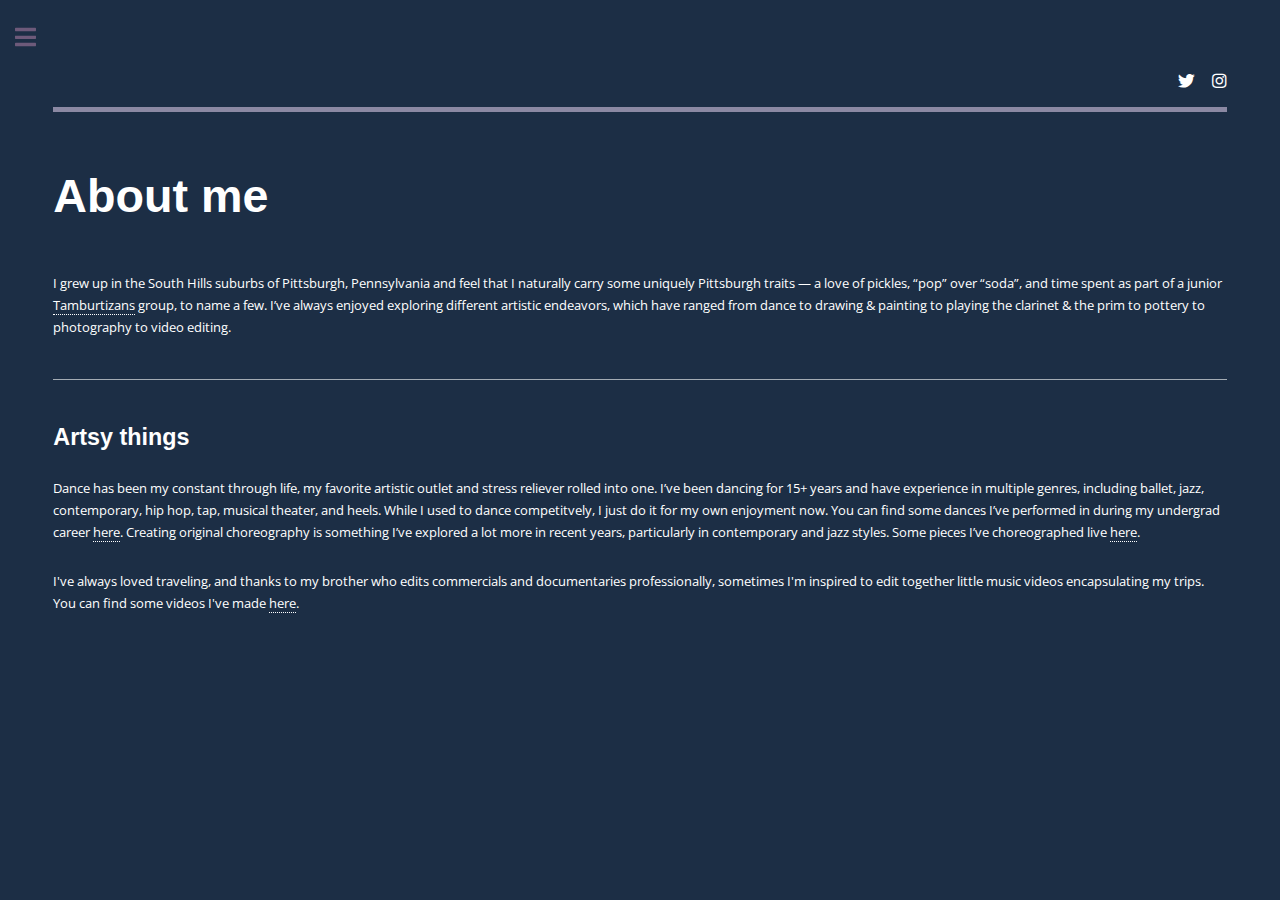
==== about.html @ 76ff3c7c "Adding contact page and removing contact info from sidebar" ====
<!DOCTYPE HTML>
<!--
	Editorial by HTML5 UP
	html5up.net | @ajlkn
	Free for personal and commercial use under the CCA 3.0 license (html5up.net/license)
-->
<html>
	<head>
		<title>About me</title>
		<meta charset="utf-8" />
		<meta name="viewport" content="width=device-width, initial-scale=1, user-scalable=no" />
		<link rel="stylesheet" href="assets/css/main.css" />
	</head>
	<body class="is-preload">

		<!-- Wrapper -->
			<div id="wrapper">

				<!-- Main -->
					<div id="main">
						<div class="inner">

							<!-- Header -->
								<header id="header">
									<a href="index.html" class="logo"></a>
									<ul class="icons">
										<li><a href="https://twitter.com/polina_petrov?lang=en" class="icon brands fa-twitter"><span class="label">Twitter</span></a></li>
										<li><a href="https://www.instagram.com/polina.elizabeth/?hl=en" class="icon brands fa-instagram"><span class="label">Instagram</span></a></li>
									</ul>
								</header>

							<!-- Content -->
								<section>
									<header class="main">
										<h1>About me</h1>
									</header>

									<p>I grew up in the South Hills suburbs of Pittsburgh, Pennsylvania and feel that
									I naturally carry some uniquely Pittsburgh traits — a love of pickles, “pop” over
									“soda”, and time spent as part of a junior
									<a href="https://en.wikipedia.org/wiki/Tamburitzans" target="_blank">Tamburtizans</a> group, to
									name a few.
									I’ve always enjoyed exploring different artistic endeavors, which have ranged from
									dance to drawing & painting to playing the clarinet & the prim to pottery to
									photography to video editing. </p>

									<hr class="major" />

									<h2>Artsy things</h2>
									<p>Dance has been my constant through life, my favorite artistic outlet and stress
									reliever rolled into one. I’ve been dancing for 15+ years and have experience in
									multiple genres, including ballet, jazz, contemporary, hip hop, tap, musical
									theater, and heels. While I used to dance competitvely, I just do it for my own
									enjoyment now.
									You can find some dances I’ve performed in during my undergrad career
									<a href="https://www.youtube.com/playlist?list=PLWLdRantolQSZvWUhlDLH2bawK6nply_P" target="_blank">here</a>.
									Creating original choreography is something I’ve explored a lot more in recent 
									years, particularly in contemporary and jazz styles. Some pieces I’ve choreographed 
									live <a href="https://www.youtube.com/playlist?list=PLWLdRantolQSqomtj-5y24TAars2RKxrU" target="_blank">here</a>.</p>
									
									<p>I've always loved traveling, and thanks to my brother who edits commercials and
									documentaries professionally, sometimes I'm inspired to edit together little music
									videos encapsulating my trips. You can find some videos I've made
									<a href="https://www.youtube.com/playlist?list=PLWLdRantolQTsPd8YLTBS4ETyPqxSuqa0" target="_blank">here</a>.</p>

								</section>

						</div>
					</div>

				<!-- Sidebar -->
					<div id="sidebar">
						<div class="inner">

							<!-- Search -->
								<section id="search" class="alt">
									<form method="post" action="#">
										<input type="text" name="query" id="query" placeholder="Search" />
									</form>
								</section>

							<!-- Menu -->
								<nav id="menu">
									<header class="major">
										<h2>Menu</h2>
									</header>
									<ul>
										<li><a href="index.html">Home</a></li>
										<li><a href="about.html">About me</a></li>
										<li><a href="#">Research</a></li>
										<li><a href="outreach.html">Outreach</a></li>
										<li><a href="cv.html">CV</a></li>
										<li><a href="contact.html">Contact</a></li>
									</ul>
								</nav>

							<!-- Section -->
							<!--
								<section>
									<header class="major">
										<h2>Ante interdum</h2>
									</header>
									<div class="mini-posts">
										<article>
											<a href="#" class="image"><img src="images/pic07.jpg" alt="" /></a>
											<p>Aenean ornare velit lacus, ac varius enim lorem ullamcorper dolore aliquam.</p>
										</article>
										<article>
											<a href="#" class="image"><img src="images/pic08.jpg" alt="" /></a>
											<p>Aenean ornare velit lacus, ac varius enim lorem ullamcorper dolore aliquam.</p>
										</article>
										<article>
											<a href="#" class="image"><img src="images/pic09.jpg" alt="" /></a>
											<p>Aenean ornare velit lacus, ac varius enim lorem ullamcorper dolore aliquam.</p>
										</article>
									</div>
									<ul class="actions">
										<li><a href="#" class="button">More</a></li>
									</ul>
								</section>
							-->

							<!-- Footer -->
							<!--
								<footer id="footer">
									<p class="copyright">&copy; Untitled. All rights reserved. Demo Images: <a href="https://unsplash.com">Unsplash</a>. Design: <a href="https://html5up.net">HTML5 UP</a>.</p>
								</footer>
							-->
						</div>
					</div>

			</div>

		<!-- Scripts -->
			<script src="assets/js/jquery.min.js"></script>
			<script src="assets/js/browser.min.js"></script>
			<script src="assets/js/breakpoints.min.js"></script>
			<script src="assets/js/util.js"></script>
			<script src="assets/js/main.js"></script>

	</body>
</html>
---- assets/css/main.css ----
@import url(fontawesome-all.min.css);
@import url("https://fonts.googleapis.com/css?family=Open+Sans:400,600,400italic,600italic|Roboto+Slab:400,700");
/*
	Editorial by HTML5 UP
	html5up.net | @ajlkn
	Free for personal and commercial use under the CCA 3.0 license (html5up.net/license)
*/
html, body, div, span, applet, object,
iframe, h1, h2, h3, h4, h5, h6, p, blockquote,
pre, a, abbr, acronym, address, big, cite,
code, del, dfn, em, img, ins, kbd, q, s, samp,
small, strike, strong, sub, sup, tt, var, b,
u, i, center, dl, dt, dd, ol, ul, li, fieldset,
form, label, legend, table, caption, tbody,
tfoot, thead, tr, th, td, article, aside,
canvas, details, embed, figure, figcaption,
footer, header, hgroup, menu, nav, output, ruby,
section, summary, time, mark, audio, video {
  margin: 0;
  padding: 0;
  border: 0;
  font-size: 100%;
  font: inherit;
  vertical-align: baseline; }

article, aside, details, figcaption, figure,
footer, header, hgroup, menu, nav, section {
  display: block; }

body {
  line-height: 1; }

ol, ul {
  list-style: none; }

blockquote, q {
  quotes: none; }
  blockquote:before, blockquote:after, q:before, q:after {
    content: '';
    content: none; }

table {
  border-collapse: collapse;
  border-spacing: 0; }

body {
  -webkit-text-size-adjust: none; }

mark {
  background-color: transparent;
  color: inherit; }

input::-moz-focus-inner {
  border: 0;
  padding: 0; }

input, select, textarea {
  -moz-appearance: none;
  -webkit-appearance: none;
  -ms-appearance: none;
  appearance: none; }

/* Basic */
@-ms-viewport {
  width: device-width; }

body {
  -ms-overflow-style: scrollbar; }

@media screen and (max-width: 480px) {
  html, body {
    min-width: 320px; } }

html {
  box-sizing: border-box; }

*, *:before, *:after {
  box-sizing: inherit; }

body {
  background: #1C2E45; }
  body.is-preload *, body.is-preload *:before, body.is-preload *:after, body.is-resizing *, body.is-resizing *:before, body.is-resizing *:after {
    -moz-animation: none !important;
    -webkit-animation: none !important;
    -ms-animation: none !important;
    animation: none !important;
    -moz-transition: none !important;
    -webkit-transition: none !important;
    -ms-transition: none !important;
    transition: none !important; }

/* Type */
body, input, select, textarea {
  color: #ffffff;
  font-family: "Open Sans", sans-serif;
  font-size: 13pt;
  font-weight: 400;
  line-height: 1.65; }
  @media screen and (max-width: 1680px) {
    body, input, select, textarea {
      font-size: 11pt; } }
  @media screen and (max-width: 1280px) {
    body, input, select, textarea {
      font-size: 10pt; } }
  @media screen and (max-width: 360px) {
    body, input, select, textarea {
      font-size: 9pt; } }

a {
  -moz-transition: color 0.2s ease-in-out, border-bottom-color 0.2s ease-in-out;
  -webkit-transition: color 0.2s ease-in-out, border-bottom-color 0.2s ease-in-out;
  -ms-transition: color 0.2s ease-in-out, border-bottom-color 0.2s ease-in-out;
  transition: color 0.2s ease-in-out, border-bottom-color 0.2s ease-in-out;
  border-bottom: dotted 1px;
  color: #ffffff;
  text-decoration: none; }
  a:hover {
    border-bottom-color: #ffffff;
    color: #6D5A7A !important; }
    a:hover strong {
      color: inherit; }

strong, b {
  color: #ffffff;
  font-weight: 600; }

em, i {
  font-style: italic; }

p {
  margin: 0 0 2em 0; }

h1, h2, h3, h4, h5, h6 {
  color: #ffffff; /* heading colors -- name, menu, contact */
  font-family: "Optima", sans-serif;
  font-weight: 700;
  line-height: 1.5;
  margin: 0 0 1em 0; }
  h1 a, h2 a, h3 a, h4 a, h5 a, h6 a {
    color: inherit;
    text-decoration: none;
    border-bottom: 0; }

h1 {
  font-size: 4em;
  margin: 0 0 0.5em 0;
  line-height: 1.3; }

h2 {
  font-size: 1.75em; }

h3 {
  font-size: 1.25em; }

h4 {
  font-size: 1.1em; }

h5 {
  font-size: 0.9em; }

h6 {
  font-size: 0.7em; }

@media screen and (max-width: 1680px) {
  h1 {
    font-size: 3.5em; } }

@media screen and (max-width: 980px) {
  h1 {
    font-size: 3.25em; } }

@media screen and (max-width: 736px) {
  h1 {
    font-size: 2em;
    line-height: 1.4; }
  h2 {
    font-size: 1.5em; } }

sub {
  font-size: 0.8em;
  position: relative;
  top: 0.5em; }

sup {
  font-size: 0.8em;
  position: relative;
  top: -0.5em; }

blockquote {
  border-left: solid 3px rgba(210, 215, 217, 0.75);
  font-style: italic;
  margin: 0 0 2em 0;
  padding: 0.5em 0 0.5em 2em; }

code {
  background: rgba(230, 235, 237, 0.25);
  border-radius: 0.375em;
  border: solid 1px rgba(210, 215, 217, 0.75);
  font-family: "Courier New", monospace;
  font-size: 0.9em;
  margin: 0 0.25em;
  padding: 0.25em 0.65em; }

pre {
  -webkit-overflow-scrolling: touch;
  font-family: "Courier New", monospace;
  font-size: 0.9em;
  margin: 0 0 2em 0; }
  pre code {
    display: block;
    line-height: 1.75;
    padding: 1em 1.5em;
    overflow-x: auto; }

hr {
  border: 0;
  border-bottom: solid 1px rgba(210, 215, 217, 0.75);
  margin: 2em 0; }
  hr.major {
    margin: 3em 0; }

.align-left {
  text-align: left; }

.align-center {
  text-align: center; }

.align-right {
  text-align: right; }

/* Row */
.row {
  display: flex;
  flex-wrap: wrap;
  box-sizing: border-box;
  align-items: stretch; }
  .row > * {
    box-sizing: border-box; }
  .row.gtr-uniform > * > :last-child {
    margin-bottom: 0; }
  .row.aln-left {
    justify-content: flex-start; }
  .row.aln-center {
    justify-content: center; }
  .row.aln-right {
    justify-content: flex-end; }
  .row.aln-top {
    align-items: flex-start; }
  .row.aln-middle {
    align-items: center; }
  .row.aln-bottom {
    align-items: flex-end; }
  .row > .imp {
    order: -1; }
  .row > .col-1 {
    width: 8.33333%; }
  .row > .off-1 {
    margin-left: 8.33333%; }
  .row > .col-2 {
    width: 16.66667%; }
  .row > .off-2 {
    margin-left: 16.66667%; }
  .row > .col-3 {
    width: 25%; }
  .row > .off-3 {
    margin-left: 25%; }
  .row > .col-4 {
    width: 33.33333%; }
  .row > .off-4 {
    margin-left: 33.33333%; }
  .row > .col-5 {
    width: 41.66667%; }
  .row > .off-5 {
    margin-left: 41.66667%; }
  .row > .col-6 {
    width: 50%; }
  .row > .off-6 {
    margin-left: 50%; }
  .row > .col-7 {
    width: 58.33333%; }
  .row > .off-7 {
    margin-left: 58.33333%; }
  .row > .col-8 {
    width: 66.66667%; }
  .row > .off-8 {
    margin-left: 66.66667%; }
  .row > .col-9 {
    width: 75%; }
  .row > .off-9 {
    margin-left: 75%; }
  .row > .col-10 {
    width: 83.33333%; }
  .row > .off-10 {
    margin-left: 83.33333%; }
  .row > .col-11 {
    width: 91.66667%; }
  .row > .off-11 {
    margin-left: 91.66667%; }
  .row > .col-12 {
    width: 100%; }
  .row > .off-12 {
    margin-left: 100%; }
  .row.gtr-0 {
    margin-top: 0;
    margin-left: 0em; }
    .row.gtr-0 > * {
      padding: 0 0 0 0em; }
    .row.gtr-0.gtr-uniform {
      margin-top: 0em; }
      .row.gtr-0.gtr-uniform > * {
        padding-top: 0em; }
  .row.gtr-25 {
    margin-top: 0;
    margin-left: -0.375em; }
    .row.gtr-25 > * {
      padding: 0 0 0 0.375em; }
    .row.gtr-25.gtr-uniform {
      margin-top: -0.375em; }
      .row.gtr-25.gtr-uniform > * {
        padding-top: 0.375em; }
  .row.gtr-50 {
    margin-top: 0;
    margin-left: -0.75em; }
    .row.gtr-50 > * {
      padding: 0 0 0 0.75em; }
    .row.gtr-50.gtr-uniform {
      margin-top: -0.75em; }
      .row.gtr-50.gtr-uniform > * {
        padding-top: 0.75em; }
  .row {
    margin-top: 0;
    margin-left: -1.5em; }
    .row > * {
      padding: 0 0 0 1.5em; }
    .row.gtr-uniform {
      margin-top: -1.5em; }
      .row.gtr-uniform > * {
        padding-top: 1.5em; }
  .row.gtr-150 {
    margin-top: 0;
    margin-left: -2.25em; }
    .row.gtr-150 > * {
      padding: 0 0 0 2.25em; }
    .row.gtr-150.gtr-uniform {
      margin-top: -2.25em; }
      .row.gtr-150.gtr-uniform > * {
        padding-top: 2.25em; }
  .row.gtr-200 {
    margin-top: 0;
    margin-left: -3em; }
    .row.gtr-200 > * {
      padding: 0 0 0 3em; }
    .row.gtr-200.gtr-uniform {
      margin-top: -3em; }
      .row.gtr-200.gtr-uniform > * {
        padding-top: 3em; }
  @media screen and (max-width: 1680px) {
    .row {
      display: flex;
      flex-wrap: wrap;
      box-sizing: border-box;
      align-items: stretch; }
      .row > * {
        box-sizing: border-box; }
      .row.gtr-uniform > * > :last-child {
        margin-bottom: 0; }
      .row.aln-left {
        justify-content: flex-start; }
      .row.aln-center {
        justify-content: center; }
      .row.aln-right {
        justify-content: flex-end; }
      .row.aln-top {
        align-items: flex-start; }
      .row.aln-middle {
        align-items: center; }
      .row.aln-bottom {
        align-items: flex-end; }
      .row > .imp-xlarge {
        order: -1; }
      .row > .col-1-xlarge {
        width: 8.33333%; }
      .row > .off-1-xlarge {
        margin-left: 8.33333%; }
      .row > .col-2-xlarge {
        width: 16.66667%; }
      .row > .off-2-xlarge {
        margin-left: 16.66667%; }
      .row > .col-3-xlarge {
        width: 25%; }
      .row > .off-3-xlarge {
        margin-left: 25%; }
      .row > .col-4-xlarge {
        width: 33.33333%; }
      .row > .off-4-xlarge {
        margin-left: 33.33333%; }
      .row > .col-5-xlarge {
        width: 41.66667%; }
      .row > .off-5-xlarge {
        margin-left: 41.66667%; }
      .row > .col-6-xlarge {
        width: 50%; }
      .row > .off-6-xlarge {
        margin-left: 50%; }
      .row > .col-7-xlarge {
        width: 58.33333%; }
      .row > .off-7-xlarge {
        margin-left: 58.33333%; }
      .row > .col-8-xlarge {
        width: 66.66667%; }
      .row > .off-8-xlarge {
        margin-left: 66.66667%; }
      .row > .col-9-xlarge {
        width: 75%; }
      .row > .off-9-xlarge {
        margin-left: 75%; }
      .row > .col-10-xlarge {
        width: 83.33333%; }
      .row > .off-10-xlarge {
        margin-left: 83.33333%; }
      .row > .col-11-xlarge {
        width: 91.66667%; }
      .row > .off-11-xlarge {
        margin-left: 91.66667%; }
      .row > .col-12-xlarge {
        width: 100%; }
      .row > .off-12-xlarge {
        margin-left: 100%; }
      .row.gtr-0 {
        margin-top: 0;
        margin-left: 0em; }
        .row.gtr-0 > * {
          padding: 0 0 0 0em; }
        .row.gtr-0.gtr-uniform {
          margin-top: 0em; }
          .row.gtr-0.gtr-uniform > * {
            padding-top: 0em; }
      .row.gtr-25 {
        margin-top: 0;
        margin-left: -0.375em; }
        .row.gtr-25 > * {
          padding: 0 0 0 0.375em; }
        .row.gtr-25.gtr-uniform {
          margin-top: -0.375em; }
          .row.gtr-25.gtr-uniform > * {
            padding-top: 0.375em; }
      .row.gtr-50 {
        margin-top: 0;
        margin-left: -0.75em; }
        .row.gtr-50 > * {
          padding: 0 0 0 0.75em; }
        .row.gtr-50.gtr-uniform {
          margin-top: -0.75em; }
          .row.gtr-50.gtr-uniform > * {
            padding-top: 0.75em; }
      .row {
        margin-top: 0;
        margin-left: -1.5em; }
        .row > * {
          padding: 0 0 0 1.5em; }
        .row.gtr-uniform {
          margin-top: -1.5em; }
          .row.gtr-uniform > * {
            padding-top: 1.5em; }
      .row.gtr-150 {
        margin-top: 0;
        margin-left: -2.25em; }
        .row.gtr-150 > * {
          padding: 0 0 0 2.25em; }
        .row.gtr-150.gtr-uniform {
          margin-top: -2.25em; }
          .row.gtr-150.gtr-uniform > * {
            padding-top: 2.25em; }
      .row.gtr-200 {
        margin-top: 0;
        margin-left: -3em; }
        .row.gtr-200 > * {
          padding: 0 0 0 3em; }
        .row.gtr-200.gtr-uniform {
          margin-top: -3em; }
          .row.gtr-200.gtr-uniform > * {
            padding-top: 3em; } }
  @media screen and (max-width: 1280px) {
    .row {
      display: flex;
      flex-wrap: wrap;
      box-sizing: border-box;
      align-items: stretch; }
      .row > * {
        box-sizing: border-box; }
      .row.gtr-uniform > * > :last-child {
        margin-bottom: 0; }
      .row.aln-left {
        justify-content: flex-start; }
      .row.aln-center {
        justify-content: center; }
      .row.aln-right {
        justify-content: flex-end; }
      .row.aln-top {
        align-items: flex-start; }
      .row.aln-middle {
        align-items: center; }
      .row.aln-bottom {
        align-items: flex-end; }
      .row > .imp-large {
        order: -1; }
      .row > .col-1-large {
        width: 8.33333%; }
      .row > .off-1-large {
        margin-left: 8.33333%; }
      .row > .col-2-large {
        width: 16.66667%; }
      .row > .off-2-large {
        margin-left: 16.66667%; }
      .row > .col-3-large {
        width: 25%; }
      .row > .off-3-large {
        margin-left: 25%; }
      .row > .col-4-large {
        width: 33.33333%; }
      .row > .off-4-large {
        margin-left: 33.33333%; }
      .row > .col-5-large {
        width: 41.66667%; }
      .row > .off-5-large {
        margin-left: 41.66667%; }
      .row > .col-6-large {
        width: 50%; }
      .row > .off-6-large {
        margin-left: 50%; }
      .row > .col-7-large {
        width: 58.33333%; }
      .row > .off-7-large {
        margin-left: 58.33333%; }
      .row > .col-8-large {
        width: 66.66667%; }
      .row > .off-8-large {
        margin-left: 66.66667%; }
      .row > .col-9-large {
        width: 75%; }
      .row > .off-9-large {
        margin-left: 75%; }
      .row > .col-10-large {
        width: 83.33333%; }
      .row > .off-10-large {
        margin-left: 83.33333%; }
      .row > .col-11-large {
        width: 91.66667%; }
      .row > .off-11-large {
        margin-left: 91.66667%; }
      .row > .col-12-large {
        width: 100%; }
      .row > .off-12-large {
        margin-left: 100%; }
      .row.gtr-0 {
        margin-top: 0;
        margin-left: 0em; }
        .row.gtr-0 > * {
          padding: 0 0 0 0em; }
        .row.gtr-0.gtr-uniform {
          margin-top: 0em; }
          .row.gtr-0.gtr-uniform > * {
            padding-top: 0em; }
      .row.gtr-25 {
        margin-top: 0;
        margin-left: -0.375em; }
        .row.gtr-25 > * {
          padding: 0 0 0 0.375em; }
        .row.gtr-25.gtr-uniform {
          margin-top: -0.375em; }
          .row.gtr-25.gtr-uniform > * {
            padding-top: 0.375em; }
      .row.gtr-50 {
        margin-top: 0;
        margin-left: -0.75em; }
        .row.gtr-50 > * {
          padding: 0 0 0 0.75em; }
        .row.gtr-50.gtr-uniform {
          margin-top: -0.75em; }
          .row.gtr-50.gtr-uniform > * {
            padding-top: 0.75em; }
      .row {
        margin-top: 0;
        margin-left: -1.5em; }
        .row > * {
          padding: 0 0 0 1.5em; }
        .row.gtr-uniform {
          margin-top: -1.5em; }
          .row.gtr-uniform > * {
            padding-top: 1.5em; }
      .row.gtr-150 {
        margin-top: 0;
        margin-left: -2.25em; }
        .row.gtr-150 > * {
          padding: 0 0 0 2.25em; }
        .row.gtr-150.gtr-uniform {
          margin-top: -2.25em; }
          .row.gtr-150.gtr-uniform > * {
            padding-top: 2.25em; }
      .row.gtr-200 {
        margin-top: 0;
        margin-left: -3em; }
        .row.gtr-200 > * {
          padding: 0 0 0 3em; }
        .row.gtr-200.gtr-uniform {
          margin-top: -3em; }
          .row.gtr-200.gtr-uniform > * {
            padding-top: 3em; } }
  @media screen and (max-width: 980px) {
    .row {
      display: flex;
      flex-wrap: wrap;
      box-sizing: border-box;
      align-items: stretch; }
      .row > * {
        box-sizing: border-box; }
      .row.gtr-uniform > * > :last-child {
        margin-bottom: 0; }
      .row.aln-left {
        justify-content: flex-start; }
      .row.aln-center {
        justify-content: center; }
      .row.aln-right {
        justify-content: flex-end; }
      .row.aln-top {
        align-items: flex-start; }
      .row.aln-middle {
        align-items: center; }
      .row.aln-bottom {
        align-items: flex-end; }
      .row > .imp-medium {
        order: -1; }
      .row > .col-1-medium {
        width: 8.33333%; }
      .row > .off-1-medium {
        margin-left: 8.33333%; }
      .row > .col-2-medium {
        width: 16.66667%; }
      .row > .off-2-medium {
        margin-left: 16.66667%; }
      .row > .col-3-medium {
        width: 25%; }
      .row > .off-3-medium {
        margin-left: 25%; }
      .row > .col-4-medium {
        width: 33.33333%; }
      .row > .off-4-medium {
        margin-left: 33.33333%; }
      .row > .col-5-medium {
        width: 41.66667%; }
      .row > .off-5-medium {
        margin-left: 41.66667%; }
      .row > .col-6-medium {
        width: 50%; }
      .row > .off-6-medium {
        margin-left: 50%; }
      .row > .col-7-medium {
        width: 58.33333%; }
      .row > .off-7-medium {
        margin-left: 58.33333%; }
      .row > .col-8-medium {
        width: 66.66667%; }
      .row > .off-8-medium {
        margin-left: 66.66667%; }
      .row > .col-9-medium {
        width: 75%; }
      .row > .off-9-medium {
        margin-left: 75%; }
      .row > .col-10-medium {
        width: 83.33333%; }
      .row > .off-10-medium {
        margin-left: 83.33333%; }
      .row > .col-11-medium {
        width: 91.66667%; }
      .row > .off-11-medium {
        margin-left: 91.66667%; }
      .row > .col-12-medium {
        width: 100%; }
      .row > .off-12-medium {
        margin-left: 100%; }
      .row.gtr-0 {
        margin-top: 0;
        margin-left: 0em; }
        .row.gtr-0 > * {
          padding: 0 0 0 0em; }
        .row.gtr-0.gtr-uniform {
          margin-top: 0em; }
          .row.gtr-0.gtr-uniform > * {
            padding-top: 0em; }
      .row.gtr-25 {
        margin-top: 0;
        margin-left: -0.375em; }
        .row.gtr-25 > * {
          padding: 0 0 0 0.375em; }
        .row.gtr-25.gtr-uniform {
          margin-top: -0.375em; }
          .row.gtr-25.gtr-uniform > * {
            padding-top: 0.375em; }
      .row.gtr-50 {
        margin-top: 0;
        margin-left: -0.75em; }
        .row.gtr-50 > * {
          padding: 0 0 0 0.75em; }
        .row.gtr-50.gtr-uniform {
          margin-top: -0.75em; }
          .row.gtr-50.gtr-uniform > * {
            padding-top: 0.75em; }
      .row {
        margin-top: 0;
        margin-left: -1.5em; }
        .row > * {
          padding: 0 0 0 1.5em; }
        .row.gtr-uniform {
          margin-top: -1.5em; }
          .row.gtr-uniform > * {
            padding-top: 1.5em; }
      .row.gtr-150 {
        margin-top: 0;
        margin-left: -2.25em; }
        .row.gtr-150 > * {
          padding: 0 0 0 2.25em; }
        .row.gtr-150.gtr-uniform {
          margin-top: -2.25em; }
          .row.gtr-150.gtr-uniform > * {
            padding-top: 2.25em; }
      .row.gtr-200 {
        margin-top: 0;
        margin-left: -3em; }
        .row.gtr-200 > * {
          padding: 0 0 0 3em; }
        .row.gtr-200.gtr-uniform {
          margin-top: -3em; }
          .row.gtr-200.gtr-uniform > * {
            padding-top: 3em; } }
  @media screen and (max-width: 736px) {
    .row {
      display: flex;
      flex-wrap: wrap;
      box-sizing: border-box;
      align-items: stretch; }
      .row > * {
        box-sizing: border-box; }
      .row.gtr-uniform > * > :last-child {
        margin-bottom: 0; }
      .row.aln-left {
        justify-content: flex-start; }
      .row.aln-center {
        justify-content: center; }
      .row.aln-right {
        justify-content: flex-end; }
      .row.aln-top {
        align-items: flex-start; }
      .row.aln-middle {
        align-items: center; }
      .row.aln-bottom {
        align-items: flex-end; }
      .row > .imp-small {
        order: -1; }
      .row > .col-1-small {
        width: 8.33333%; }
      .row > .off-1-small {
        margin-left: 8.33333%; }
      .row > .col-2-small {
        width: 16.66667%; }
      .row > .off-2-small {
        margin-left: 16.66667%; }
      .row > .col-3-small {
        width: 25%; }
      .row > .off-3-small {
        margin-left: 25%; }
      .row > .col-4-small {
        width: 33.33333%; }
      .row > .off-4-small {
        margin-left: 33.33333%; }
      .row > .col-5-small {
        width: 41.66667%; }
      .row > .off-5-small {
        margin-left: 41.66667%; }
      .row > .col-6-small {
        width: 50%; }
      .row > .off-6-small {
        margin-left: 50%; }
      .row > .col-7-small {
        width: 58.33333%; }
      .row > .off-7-small {
        margin-left: 58.33333%; }
      .row > .col-8-small {
        width: 66.66667%; }
      .row > .off-8-small {
        margin-left: 66.66667%; }
      .row > .col-9-small {
        width: 75%; }
      .row > .off-9-small {
        margin-left: 75%; }
      .row > .col-10-small {
        width: 83.33333%; }
      .row > .off-10-small {
        margin-left: 83.33333%; }
      .row > .col-11-small {
        width: 91.66667%; }
      .row > .off-11-small {
        margin-left: 91.66667%; }
      .row > .col-12-small {
        width: 100%; }
      .row > .off-12-small {
        margin-left: 100%; }
      .row.gtr-0 {
        margin-top: 0;
        margin-left: 0em; }
        .row.gtr-0 > * {
          padding: 0 0 0 0em; }
        .row.gtr-0.gtr-uniform {
          margin-top: 0em; }
          .row.gtr-0.gtr-uniform > * {
            padding-top: 0em; }
      .row.gtr-25 {
        margin-top: 0;
        margin-left: -0.375em; }
        .row.gtr-25 > * {
          padding: 0 0 0 0.375em; }
        .row.gtr-25.gtr-uniform {
          margin-top: -0.375em; }
          .row.gtr-25.gtr-uniform > * {
            padding-top: 0.375em; }
      .row.gtr-50 {
        margin-top: 0;
        margin-left: -0.75em; }
        .row.gtr-50 > * {
          padding: 0 0 0 0.75em; }
        .row.gtr-50.gtr-uniform {
          margin-top: -0.75em; }
          .row.gtr-50.gtr-uniform > * {
            padding-top: 0.75em; }
      .row {
        margin-top: 0;
        margin-left: -1.5em; }
        .row > * {
          padding: 0 0 0 1.5em; }
        .row.gtr-uniform {
          margin-top: -1.5em; }
          .row.gtr-uniform > * {
            padding-top: 1.5em; }
      .row.gtr-150 {
        margin-top: 0;
        margin-left: -2.25em; }
        .row.gtr-150 > * {
          padding: 0 0 0 2.25em; }
        .row.gtr-150.gtr-uniform {
          margin-top: -2.25em; }
          .row.gtr-150.gtr-uniform > * {
            padding-top: 2.25em; }
      .row.gtr-200 {
        margin-top: 0;
        margin-left: -3em; }
        .row.gtr-200 > * {
          padding: 0 0 0 3em; }
        .row.gtr-200.gtr-uniform {
          margin-top: -3em; }
          .row.gtr-200.gtr-uniform > * {
            padding-top: 3em; } }
  @media screen and (max-width: 480px) {
    .row {
      display: flex;
      flex-wrap: wrap;
      box-sizing: border-box;
      align-items: stretch; }
      .row > * {
        box-sizing: border-box; }
      .row.gtr-uniform > * > :last-child {
        margin-bottom: 0; }
      .row.aln-left {
        justify-content: flex-start; }
      .row.aln-center {
        justify-content: center; }
      .row.aln-right {
        justify-content: flex-end; }
      .row.aln-top {
        align-items: flex-start; }
      .row.aln-middle {
        align-items: center; }
      .row.aln-bottom {
        align-items: flex-end; }
      .row > .imp-xsmall {
        order: -1; }
      .row > .col-1-xsmall {
        width: 8.33333%; }
      .row > .off-1-xsmall {
        margin-left: 8.33333%; }
      .row > .col-2-xsmall {
        width: 16.66667%; }
      .row > .off-2-xsmall {
        margin-left: 16.66667%; }
      .row > .col-3-xsmall {
        width: 25%; }
      .row > .off-3-xsmall {
        margin-left: 25%; }
      .row > .col-4-xsmall {
        width: 33.33333%; }
      .row > .off-4-xsmall {
        margin-left: 33.33333%; }
      .row > .col-5-xsmall {
        width: 41.66667%; }
      .row > .off-5-xsmall {
        margin-left: 41.66667%; }
      .row > .col-6-xsmall {
        width: 50%; }
      .row > .off-6-xsmall {
        margin-left: 50%; }
      .row > .col-7-xsmall {
        width: 58.33333%; }
      .row > .off-7-xsmall {
        margin-left: 58.33333%; }
      .row > .col-8-xsmall {
        width: 66.66667%; }
      .row > .off-8-xsmall {
        margin-left: 66.66667%; }
      .row > .col-9-xsmall {
        width: 75%; }
      .row > .off-9-xsmall {
        margin-left: 75%; }
      .row > .col-10-xsmall {
        width: 83.33333%; }
      .row > .off-10-xsmall {
        margin-left: 83.33333%; }
      .row > .col-11-xsmall {
        width: 91.66667%; }
      .row > .off-11-xsmall {
        margin-left: 91.66667%; }
      .row > .col-12-xsmall {
        width: 100%; }
      .row > .off-12-xsmall {
        margin-left: 100%; }
      .row.gtr-0 {
        margin-top: 0;
        margin-left: 0em; }
        .row.gtr-0 > * {
          padding: 0 0 0 0em; }
        .row.gtr-0.gtr-uniform {
          margin-top: 0em; }
          .row.gtr-0.gtr-uniform > * {
            padding-top: 0em; }
      .row.gtr-25 {
        margin-top: 0;
        margin-left: -0.375em; }
        .row.gtr-25 > * {
          padding: 0 0 0 0.375em; }
        .row.gtr-25.gtr-uniform {
          margin-top: -0.375em; }
          .row.gtr-25.gtr-uniform > * {
            padding-top: 0.375em; }
      .row.gtr-50 {
        margin-top: 0;
        margin-left: -0.75em; }
        .row.gtr-50 > * {
          padding: 0 0 0 0.75em; }
        .row.gtr-50.gtr-uniform {
          margin-top: -0.75em; }
          .row.gtr-50.gtr-uniform > * {
            padding-top: 0.75em; }
      .row {
        margin-top: 0;
        margin-left: -1.5em; }
        .row > * {
          padding: 0 0 0 1.5em; }
        .row.gtr-uniform {
          margin-top: -1.5em; }
          .row.gtr-uniform > * {
            padding-top: 1.5em; }
      .row.gtr-150 {
        margin-top: 0;
        margin-left: -2.25em; }
        .row.gtr-150 > * {
          padding: 0 0 0 2.25em; }
        .row.gtr-150.gtr-uniform {
          margin-top: -2.25em; }
          .row.gtr-150.gtr-uniform > * {
            padding-top: 2.25em; }
      .row.gtr-200 {
        margin-top: 0;
        margin-left: -3em; }
        .row.gtr-200 > * {
          padding: 0 0 0 3em; }
        .row.gtr-200.gtr-uniform {
          margin-top: -3em; }
          .row.gtr-200.gtr-uniform > * {
            padding-top: 3em; } }

/* Section/Article */
section.special, article.special {
  text-align: center; }

header p {
  font-family: "Optima", sans-serif;
  font-size: 1em;
  font-weight: 800;
  letter-spacing: 0.075em;
  margin-top: -0.5em;
  text-transform: uppercase; }

/* Bar below "menu" */
header.major > :last-child {
  border-bottom: solid 3px #8b89a3;
  display: inline-block;
  margin: 0 0 2em 0;
  padding: 0 0.75em 0.5em 0; }

header.main > :last-child {
  margin: 0 0 1em 0; }

/* Form */
form {
  margin: 0 0 2em 0; }

label {
  color: #ffffff;
  display: block;
  font-size: 0.9em;
  font-weight: 600;
  margin: 0 0 1em 0; }

input[type="text"],
input[type="password"],
input[type="email"],
input[type="tel"],
input[type="search"],
input[type="url"],
select,
textarea {
  -moz-appearance: none;
  -webkit-appearance: none;
  -ms-appearance: none;
  appearance: none;
  background: #ffffff;
  border-radius: 0.375em;
  border: none;
  border: solid 1px rgba(210, 215, 217, 0.75);
  color: inherit;
  display: block;
  outline: 0;
  padding: 0 1em;
  text-decoration: none;
  width: 100%; }
  input[type="text"]:invalid,
  input[type="password"]:invalid,
  input[type="email"]:invalid,
  input[type="tel"]:invalid,
  input[type="search"]:invalid,
  input[type="url"]:invalid,
  select:invalid,
  textarea:invalid {
    box-shadow: none; }
  input[type="text"]:focus,
  input[type="password"]:focus,
  input[type="email"]:focus,
  input[type="tel"]:focus,
  input[type="search"]:focus,
  input[type="url"]:focus,
  select:focus,
  textarea:focus {
    border-color: #5F5D75;
    box-shadow: 0 0 0 1px #5F5D75; }

select {
  background-image: url("data:image/svg+xml;charset=utf8,%3Csvg xmlns='http://www.w3.org/2000/svg' width='40' height='40' preserveAspectRatio='none' viewBox='0 0 40 40'%3E%3Cpath d='M9.4,12.3l10.4,10.4l10.4-10.4c0.2-0.2,0.5-0.4,0.9-0.4c0.3,0,0.6,0.1,0.9,0.4l3.3,3.3c0.2,0.2,0.4,0.5,0.4,0.9 c0,0.4-0.1,0.6-0.4,0.9L20.7,31.9c-0.2,0.2-0.5,0.4-0.9,0.4c-0.3,0-0.6-0.1-0.9-0.4L4.3,17.3c-0.2-0.2-0.4-0.5-0.4-0.9 c0-0.4,0.1-0.6,0.4-0.9l3.3-3.3c0.2-0.2,0.5-0.4,0.9-0.4S9.1,12.1,9.4,12.3z' fill='rgba(210, 215, 217, 0.75)' /%3E%3C/svg%3E");
  background-size: 1.25em;
  background-repeat: no-repeat;
  background-position: calc(100% - 1em) center;
  height: 2.75em;
  padding-right: 2.75em;
  text-overflow: ellipsis; }
  select option {
    color: #3d4449;
    background: #ffffff; }
  select:focus::-ms-value {
    background-color: transparent; }
  select::-ms-expand {
    display: none; }

input[type="text"],
input[type="password"],
input[type="email"],
input[type="tel"],
input[type="search"],
input[type="url"],
select {
  height: 2.75em; }

textarea {
  padding: 0.75em 1em; }

input[type="checkbox"],
input[type="radio"] {
  -moz-appearance: none;
  -webkit-appearance: none;
  -ms-appearance: none;
  appearance: none;
  display: block;
  float: left;
  margin-right: -2em;
  opacity: 0;
  width: 1em;
  z-index: -1; }
  input[type="checkbox"] + label,
  input[type="radio"] + label {
    text-decoration: none;
    color: #7f888f;
    cursor: pointer;
    display: inline-block;
    font-size: 1em;
    font-weight: 400;
    padding-left: 2.4em;
    padding-right: 0.75em;
    position: relative; }
    input[type="checkbox"] + label:before,
    input[type="radio"] + label:before {
      -moz-osx-font-smoothing: grayscale;
      -webkit-font-smoothing: antialiased;
      display: inline-block;
      font-style: normal;
      font-variant: normal;
      text-rendering: auto;
      line-height: 1;
      text-transform: none !important;
      font-family: 'Font Awesome 5 Free';
      font-weight: 900; }
    input[type="checkbox"] + label:before,
    input[type="radio"] + label:before {
      background: #ffffff;
      border-radius: 0.375em;
      border: solid 1px rgba(210, 215, 217, 0.75);
      content: '';
      display: inline-block;
      font-size: 0.8em;
      height: 2.0625em;
      left: 0;
      line-height: 2.0625em;
      position: absolute;
      text-align: center;
      top: 0;
      width: 2.0625em; }
  input[type="checkbox"]:checked + label:before,
  input[type="radio"]:checked + label:before {
    background: #3d4449;
    border-color: #3d4449;
    color: #ffffff;
    content: '\f00c'; }
  input[type="checkbox"]:focus + label:before,
  input[type="radio"]:focus + label:before {
    border-color: #AC3B61;
    box-shadow: 0 0 0 1px #AC3B61; }

input[type="checkbox"] + label:before {
  border-radius: 0.375em; }

input[type="radio"] + label:before {
  border-radius: 100%; }

::-webkit-input-placeholder {
  color: #9fa3a6 !important;
  opacity: 1.0; }

:-moz-placeholder {
  color: #9fa3a6 !important;
  opacity: 1.0; }

::-moz-placeholder {
  color: #9fa3a6 !important;
  opacity: 1.0; }

:-ms-input-placeholder {
  color: #9fa3a6 !important;
  opacity: 1.0; }

/* Box */
.box {
  border-radius: 0.375em;
  border: solid 1px #d9d2d9bf;
  margin-bottom: 2em;
  padding: 1.5em; }
  .box > :last-child,
  .box > :last-child > :last-child,
  .box > :last-child > :last-child > :last-child {
    margin-bottom: 0; }
  .box.alt {
    border: 0;
    border-radius: 0;
    padding: 0; }

/* Icon */
.icon {
  text-decoration: none;
  border-bottom: none;
  position: relative; }
  .icon:before {
    -moz-osx-font-smoothing: grayscale;
    -webkit-font-smoothing: antialiased;
    display: inline-block;
    font-style: normal;
    font-variant: normal;
    text-rendering: auto;
    line-height: 1;
    text-transform: none !important;
    font-family: 'Font Awesome 5 Free';
    font-weight: 400; }
  .icon > .label {
    display: none; }
  .icon:before {
    line-height: inherit; }
  .icon.solid:before {
    font-weight: 900; }
  .icon.brands:before {
    font-family: 'Font Awesome 5 Brands'; }

/* Image */
.image {
  border-radius: 0.375em;
  border: 0;
  display: inline-block;
  position: relative; }
  .image img {
    border-radius: 0.375em;
    display: block; }
  .image.left, .image.right {
    max-width: 40%; }
    .image.left img, .image.right img {
      width: 100%; }
  .image.left {
    float: left;
    padding: 0 1.5em 1em 0;
    top: 0.25em; }
  .image.right {
    float: right;
    padding: 0 0 1em 1.5em;
    top: 0.25em; }
  .image.fit {
    display: block;
    margin: 0 0 2em 0;
    width: 100%; }
    .image.fit img {
      width: 100%; }
  .image.main {
    display: block;
    margin: 0 0 3em 0;
    width: 100%; }
    .image.main img {
      width: 100%; }

a.image {
  overflow: hidden; }
  a.image img {
    -moz-transition: -moz-transform 0.2s ease;
    -webkit-transition: -webkit-transform 0.2s ease;
    -ms-transition: -ms-transform 0.2s ease;
    transition: transform 0.2s ease; }
  a.image:hover img {
    -moz-transform: scale(1.075);
    -webkit-transform: scale(1.075);
    -ms-transform: scale(1.075);
    transform: scale(1.075); }

/* List */
ol {
  list-style: decimal;
  margin: 0 0 2em 0;
  padding-left: 1.25em; }
  ol li {
    padding-left: 0.25em; }

ul {
  list-style: disc;
  margin: 0 0 2em 0;
  padding-left: 1em; }
  ul li {
    padding-left: 0.5em; }
  ul.alt {
    list-style: none;
    padding-left: 0; }
    ul.alt li {
      border-top: solid 1px rgba(210, 215, 217, 0.75);
      padding: 0.5em 0; }
      ul.alt li:first-child {
        border-top: 0;
        padding-top: 0; }

dl {
  margin: 0 0 2em 0; }
  dl dt {
    display: block;
    font-weight: 600;
    margin: 0 0 1em 0; }
  dl dd {
    margin-left: 2em; }

/* Actions */
ul.actions {
  display: -moz-flex;
  display: -webkit-flex;
  display: -ms-flex;
  display: flex;
  cursor: default;
  list-style: none;
  margin-left: -1em;
  padding-left: 0; }
  ul.actions li {
    padding: 0 0 0 1em;
    vertical-align: middle; }
  ul.actions.special {
    -moz-justify-content: center;
    -webkit-justify-content: center;
    -ms-justify-content: center;
    justify-content: center;
    width: 100%;
    margin-left: 0; }
    ul.actions.special li:first-child {
      padding-left: 0; }
  ul.actions.stacked {
    -moz-flex-direction: column;
    -webkit-flex-direction: column;
    -ms-flex-direction: column;
    flex-direction: column;
    margin-left: 0; }
    ul.actions.stacked li {
      padding: 1.3em 0 0 0; }
      ul.actions.stacked li:first-child {
        padding-top: 0; }
  ul.actions.fit {
    width: calc(100% + 1em); }
    ul.actions.fit li {
      -moz-flex-grow: 1;
      -webkit-flex-grow: 1;
      -ms-flex-grow: 1;
      flex-grow: 1;
      -moz-flex-shrink: 1;
      -webkit-flex-shrink: 1;
      -ms-flex-shrink: 1;
      flex-shrink: 1;
      width: 100%; }
      ul.actions.fit li > * {
        width: 100%; }
    ul.actions.fit.stacked {
      width: 100%; }

/* Icons */
ul.icons {
  cursor: default;
  list-style: none;
  padding-left: 0; }
  ul.icons li {
    display: inline-block;
    padding: 0 1em 0 0; }
    ul.icons li:last-child {
      padding-right: 0; }
    ul.icons li .icon {
      color: inherit; }
      ul.icons li .icon:before {
        font-size: 1.25em; }

/* Contact */
ul.contact {
  list-style: none;
  padding: 0; }
  ul.contact li {
    text-decoration: none;
    border-top: solid 1px #8b89a3; /* line under emails */
    margin: 1.5em 0 0 0;
    padding: 1.5em 0 0 3em;
    position: relative; }
    ul.contact li:before {
      -moz-osx-font-smoothing: grayscale;
      -webkit-font-smoothing: antialiased;
      display: inline-block;
      font-style: normal;
      font-variant: normal;
      text-rendering: auto;
      line-height: 1;
      text-transform: none !important;
      font-family: 'Font Awesome 5 Free';
      font-weight: 400; }
    ul.contact li:before {
      color: #C7C7C7; /* contact icons */
      display: inline-block;
      font-size: 1.5em;
      height: 1.125em;
      left: 0;
      line-height: 1.125em;
      position: absolute;
      text-align: center;
      top: 1em;
      width: 1.5em; }
    ul.contact li:first-child {
      border-top: 0;
      margin-top: 0;
      padding-top: 0; }
      ul.contact li:first-child:before {
        top: 0; }
    ul.contact li a {
      color: inherit; }

/* Pagination */
ul.pagination {
  cursor: default;
  list-style: none;
  padding-left: 0; }
  ul.pagination li {
    display: inline-block;
    padding-left: 0;
    vertical-align: middle; }
    ul.pagination li > .page {
      -moz-transition: background-color 0.2s ease-in-out, color 0.2s ease-in-out;
      -webkit-transition: background-color 0.2s ease-in-out, color 0.2s ease-in-out;
      -ms-transition: background-color 0.2s ease-in-out, color 0.2s ease-in-out;
      transition: background-color 0.2s ease-in-out, color 0.2s ease-in-out;
      border-bottom: 0;
      border-radius: 0.375em;
      display: inline-block;
      font-size: 0.8em;
      font-weight: 600;
      height: 2em;
      line-height: 2em;
      margin: 0 0.125em;
      min-width: 2em;
      padding: 0 0.5em;
      text-align: center; }
      ul.pagination li > .page.active {
        background-color: #EBAC8B; 
        color: #ffffff !important; }
        ul.pagination li > .page.active:hover {
          background-color: #EBAC8B; }
        ul.pagination li > .page.active:active {
          background-color: #EBAC8B; }
    ul.pagination li:first-child {
      padding-right: 0.75em; }
    ul.pagination li:last-child {
      padding-left: 0.75em; }
  @media screen and (max-width: 480px) {
    ul.pagination li:nth-child(n+2):nth-last-child(n+2) {
      display: none; }
    ul.pagination li:first-child {
      padding-right: 0; } }

/* Table */
.table-wrapper {
  -webkit-overflow-scrolling: touch;
  overflow-x: auto; }

table {
  margin: 0 0 2em 0;
  width: 100%; }
  table tbody tr {
    border: solid 1px rgba(210, 215, 217, 0.75);
    border-left: 0;
    border-right: 0; }
    table tbody tr:nth-child(2n + 1) {
      background-color: rgba(230, 235, 237, 0.25); }
  table td {
    padding: 0.75em 0.75em; }
  table th {
    color: #3d4449;
    font-size: 0.9em;
    font-weight: 600;
    padding: 0 0.75em 0.75em 0.75em;
    text-align: left; }
  table thead {
    border-bottom: solid 2px rgba(210, 215, 217, 0.75); }
  table tfoot {
    border-top: solid 2px rgba(210, 215, 217, 0.75); }
  table.alt {
    border-collapse: separate; }
    table.alt tbody tr td {
      border: solid 1px rgba(210, 215, 217, 0.75);
      border-left-width: 0;
      border-top-width: 0; }
      table.alt tbody tr td:first-child {
        border-left-width: 1px; }
    table.alt tbody tr:first-child td {
      border-top-width: 1px; }
    table.alt thead {
      border-bottom: 0; }
    table.alt tfoot {
      border-top: 0; }

/* Button */
input[type="submit"],
input[type="reset"],
input[type="button"],
button,
.button {
  -moz-appearance: none;
  -webkit-appearance: none;
  -ms-appearance: none;
  appearance: none;
  -moz-transition: background-color 0.2s ease-in-out, color 0.2s ease-in-out;
  -webkit-transition: background-color 0.2s ease-in-out, color 0.2s ease-in-out;
  -ms-transition: background-color 0.2s ease-in-out, color 0.2s ease-in-out;
  transition: background-color 0.2s ease-in-out, color 0.2s ease-in-out;
  background-color: transparent;
  border-radius: 0.375em;
  border: 0;
  box-shadow: inset 0 0 0 2px #C7C7C7; /* box around "learn more" */
  color: #C7C7C7 !important; /* "learn more" button text */
  cursor: pointer;
  display: inline-block;
  font-family: "Roboto Slab", serif;
  font-size: 0.8em;
  font-weight: 700;
  height: 3.5em;
  letter-spacing: 0.075em;
  line-height: 3.5em;
  padding: 0 2.25em;
  text-align: center;
  text-decoration: none;
  text-transform: uppercase;
  white-space: nowrap; }
  input[type="submit"]:hover,
  input[type="reset"]:hover,
  input[type="button"]:hover,
  button:hover,
  .button:hover {
    background-color: rgba(245, 106, 106, 0.05); }
  input[type="submit"]:active,
  input[type="reset"]:active,
  input[type="button"]:active,
  button:active,
  .button:active {
    background-color: rgba(245, 106, 106, 0.15); }
  input[type="submit"].icon:before,
  input[type="reset"].icon:before,
  input[type="button"].icon:before,
  button.icon:before,
  .button.icon:before {
    margin-right: 0.5em; }
  input[type="submit"].fit,
  input[type="reset"].fit,
  input[type="button"].fit,
  button.fit,
  .button.fit {
    width: 100%; }
  input[type="submit"].small,
  input[type="reset"].small,
  input[type="button"].small,
  button.small,
  .button.small {
    font-size: 0.6em; }
  input[type="submit"].large,
  input[type="reset"].large,
  input[type="button"].large,
  button.large,
  .button.large {
    font-size: 1em;
    height: 3.65em;
    line-height: 3.65em; }
  input[type="submit"].primary,
  input[type="reset"].primary,
  input[type="button"].primary,
  button.primary,
  .button.primary {
    background-color: #AC3B61;
    box-shadow: none;
    color: #ffffff !important; }
    input[type="submit"].primary:hover,
    input[type="reset"].primary:hover,
    input[type="button"].primary:hover,
    button.primary:hover,
    .button.primary:hover {
      background-color: #AC3B61; }
    input[type="submit"].primary:active,
    input[type="reset"].primary:active,
    input[type="button"].primary:active,
    button.primary:active,
    .button.primary:active {
      background-color: #AC3B61; }
  input[type="submit"].disabled, input[type="submit"]:disabled,
  input[type="reset"].disabled,
  input[type="reset"]:disabled,
  input[type="button"].disabled,
  input[type="button"]:disabled,
  button.disabled,
  button:disabled,
  .button.disabled,
  .button:disabled {
    pointer-events: none;
    opacity: 0.25; }

/* Mini Posts */
.mini-posts article {
  border-top: solid 1px rgba(210, 215, 217, 0.75);
  margin-top: 2em;
  padding-top: 2em; }
  .mini-posts article .image {
    display: block;
    margin: 0 0 1.5em 0; }
    .mini-posts article .image img {
      display: block;
      width: 100%; }
  .mini-posts article:first-child {
    border-top: 0;
    margin-top: 0;
    padding-top: 0; }

/* Features */
.features {
  display: -moz-flex;
  display: -webkit-flex;
  display: -ms-flex;
  display: flex;
  -moz-flex-wrap: wrap;
  -webkit-flex-wrap: wrap;
  -ms-flex-wrap: wrap;
  flex-wrap: wrap;
  margin: 0 0 2em -3em;
  width: calc(100% + 3em); }
  .features article {
    -moz-align-items: center;
    -webkit-align-items: center;
    -ms-align-items: center;
    align-items: center;
    display: -moz-flex;
    display: -webkit-flex;
    display: -ms-flex;
    display: flex;
    margin: 0 0 3em 3em;
    position: relative;
    width: calc(50% - 3em); }
    .features article:nth-child(2n - 1) {
      margin-right: 1.5em; }
    .features article:nth-child(2n) {
      margin-left: 1.5em; }
    .features article:nth-last-child(1), .features article:nth-last-child(2) {
      margin-bottom: 0; }
    .features article .icon {
      -moz-flex-grow: 0;
      -webkit-flex-grow: 0;
      -ms-flex-grow: 0;
      flex-grow: 0;
      -moz-flex-shrink: 0;
      -webkit-flex-shrink: 0;
      -ms-flex-shrink: 0;
      flex-shrink: 0;
      display: block;
      height: 10em;
      line-height: 10em;
      margin: 0 2em 0 0;
      text-align: center;
      width: 10em; }
      .features article .icon:before {
        color: #A0CDD7;
        font-size: 2.75rem;
        position: relative;
        top: 0.05em; }
      .features article .icon:after {
        -moz-transform: rotate(45deg);
        -webkit-transform: rotate(45deg);
        -ms-transform: rotate(45deg);
        transform: rotate(45deg);
        border-radius: 0.25rem;
        border: solid 2px rgba(210, 215, 217, 0.75);
        content: '';
        display: block;
        height: 7em;
        left: 50%;
        margin: -3.5em 0 0 -3.5em;
        position: absolute;
        top: 50%;
        width: 7em; }
    .features article .content {
      -moz-flex-grow: 1;
      -webkit-flex-grow: 1;
      -ms-flex-grow: 1;
      flex-grow: 1;
      -moz-flex-shrink: 1;
      -webkit-flex-shrink: 1;
      -ms-flex-shrink: 1;
      flex-shrink: 1;
      width: 100%; }
      .features article .content > :last-child {
        margin-bottom: 0; }
  @media screen and (max-width: 980px) {
    .features {
      margin: 0 0 2em 0;
      width: 100%; }
      .features article {
        margin: 0 0 3em 0;
        width: 100%; }
        .features article:nth-child(2n - 1) {
          margin-right: 0; }
        .features article:nth-child(2n) {
          margin-left: 0; }
        .features article:nth-last-child(1), .features article:nth-last-child(2) {
          margin-bottom: 3em; }
        .features article:last-child {
          margin-bottom: 0; }
        .features article .icon {
          height: 8em;
          line-height: 8em;
          width: 8em; }
          .features article .icon:before {
            font-size: 2.25rem; }
          .features article .icon:after {
            height: 6em;
            margin: -3em 0 0 -3em;
            width: 6em; } }
  @media screen and (max-width: 480px) {
    .features article {
      -moz-flex-direction: column;
      -webkit-flex-direction: column;
      -ms-flex-direction: column;
      flex-direction: column;
      -moz-align-items: -moz-flex-start;
      -webkit-align-items: -webkit-flex-start;
      -ms-align-items: -ms-flex-start;
      align-items: flex-start; }
      .features article .icon {
        height: 6em;
        line-height: 6em;
        margin: 0 0 1.5em 0;
        width: 6em; }
        .features article .icon:before {
          font-size: 1.5rem; }
        .features article .icon:after {
          height: 4em;
          margin: -2em 0 0 -2em;
          width: 4em; } }
  @media screen and (max-width: 480px) {
    .features article .icon:before {
      font-size: 1.25rem; } }

/* Posts */
.posts {
  display: -moz-flex;
  display: -webkit-flex;
  display: -ms-flex;
  display: flex;
  -moz-flex-wrap: wrap;
  -webkit-flex-wrap: wrap;
  -ms-flex-wrap: wrap;
  flex-wrap: wrap;
  margin: 0 0 2em -6em;
  width: calc(100% + 6em); }
  .posts article {
    -moz-flex-grow: 0;
    -webkit-flex-grow: 0;
    -ms-flex-grow: 0;
    flex-grow: 0;
    -moz-flex-shrink: 1;
    -webkit-flex-shrink: 1;
    -ms-flex-shrink: 1;
    flex-shrink: 1;
    margin: 0 0 6em 6em;
    position: relative;
    width: calc(33.33333% - 6em); }
    .posts article:before {
      background: rgba(210, 215, 217, 0.75);
      content: '';
      display: block;
      height: calc(100% + 6em);
      left: -3em;
      position: absolute;
      top: 0;
      width: 1px; }
    .posts article:after {
      background: rgba(210, 215, 217, 0.75);
      bottom: -3em;
      content: '';
      display: block;
      height: 1px;
      position: absolute;
      right: 0;
      width: calc(100% + 6em); }
    .posts article > :last-child {
      margin-bottom: 0; }
    .posts article .image {
      display: block;
      margin: 0 0 2em 0; }
      .posts article .image img {
        display: block;
        width: 100%; }
  @media screen and (min-width: 1681px) {
    .posts article:nth-child(3n + 1):before {
      display: none; }
    .posts article:nth-child(3n + 1):after {
      width: 100%; }
    .posts article:nth-last-child(1), .posts article:nth-last-child(2), .posts article:nth-last-child(3) {
      margin-bottom: 0; }
      .posts article:nth-last-child(1):before, .posts article:nth-last-child(2):before, .posts article:nth-last-child(3):before {
        height: 100%; }
      .posts article:nth-last-child(1):after, .posts article:nth-last-child(2):after, .posts article:nth-last-child(3):after {
        display: none; } }
  @media screen and (max-width: 1680px) {
    .posts article {
      width: calc(50% - 6em); }
      .posts article:nth-last-child(3) {
        margin-bottom: 6em; } }
  @media screen and (min-width: 481px) and (max-width: 1680px) {
    .posts article:nth-child(2n + 1):before {
      display: none; }
    .posts article:nth-child(2n + 1):after {
      width: 100%; }
    .posts article:nth-last-child(1), .posts article:nth-last-child(2) {
      margin-bottom: 0; }
      .posts article:nth-last-child(1):before, .posts article:nth-last-child(2):before {
        height: 100%; }
      .posts article:nth-last-child(1):after, .posts article:nth-last-child(2):after {
        display: none; } }
  @media screen and (max-width: 736px) {
    .posts {
      margin: 0 0 2em -4.5em;
      width: calc(100% + 4.5em); }
      .posts article {
        margin: 0 0 4.5em 4.5em;
        width: calc(50% - 4.5em); }
        .posts article:before {
          height: calc(100% + 4.5em);
          left: -2.25em; }
        .posts article:after {
          bottom: -2.25em;
          width: calc(100% + 4.5em); }
        .posts article:nth-last-child(3) {
          margin-bottom: 4.5em; } }
  @media screen and (max-width: 480px) {
    .posts {
      margin: 0 0 2em 0;
      width: 100%; }
      .posts article {
        margin: 0 0 4.5em 0;
        width: 100%; }
        .posts article:before {
          display: none; }
        .posts article:after {
          width: 100%; }
        .posts article:last-child {
          margin-bottom: 0; }
          .posts article:last-child:after {
            display: none; } }

/* Wrapper */
#wrapper {
  display: -moz-flex;
  display: -webkit-flex;
  display: -ms-flex;
  display: flex;
  -moz-flex-direction: row-reverse;
  -webkit-flex-direction: row-reverse;
  -ms-flex-direction: row-reverse;
  flex-direction: row-reverse;
  min-height: 100vh; }

/* Main */
#main {
  -moz-flex-grow: 1;
  -webkit-flex-grow: 1;
  -ms-flex-grow: 1;
  flex-grow: 1;
  -moz-flex-shrink: 1;
  -webkit-flex-shrink: 1;
  -ms-flex-shrink: 1;
  flex-shrink: 1;
  width: 100%; }
  #main > .inner {
    padding: 0 6em 0.1em 6em ;
    margin: 0 auto;
    max-width: 110em; }
    #main > .inner > section {
      padding: 6em 0 4em 0 ;
      border-top: solid 2px rgba(210, 215, 217, 0.75); }
      #main > .inner > section:first-of-type {
        border-top: 0 !important; }
  @media screen and (max-width: 1680px) {
    #main > .inner {
      padding: 0 5em 0.1em 5em ; }
      #main > .inner > section {
        padding: 5em 0 3em 0 ; } }
  @media screen and (max-width: 1280px) {
    #main > .inner {
      padding: 0 4em 0.1em 4em ; }
      #main > .inner > section {
        padding: 4em 0 2em 0 ; } }
  @media screen and (max-width: 736px) {
    #main > .inner {
      padding: 0 2em 0.1em 2em ; }
      #main > .inner > section {
        padding: 3em 0 1em 0 ; } }

/* Sidebar */
#search form {
  text-decoration: none;
  position: relative; }
  #search form:before {
    -moz-osx-font-smoothing: grayscale;
    -webkit-font-smoothing: antialiased;
    display: inline-block;
    font-style: normal;
    font-variant: normal;
    text-rendering: auto;
    line-height: 1;
    text-transform: none !important;
    font-family: 'Font Awesome 5 Free';
    font-weight: 900; }
  #search form:before {
    -moz-transform: scaleX(-1);
    -webkit-transform: scaleX(-1);
    -ms-transform: scaleX(-1);
    transform: scaleX(-1);
    color: #8f7f8f;
    content: '\f002';
    cursor: default;
    display: block;
    font-size: 1.5em;
    height: 2em;
    line-height: 2em;
    opacity: 0.325;
    position: absolute;
    right: 0;
    text-align: center;
    top: 0;
    width: 2em; }
  #search form input[type="text"] {
    padding-right: 2.75em; }

#sidebar {
  -moz-flex-grow: 0;
  -webkit-flex-grow: 0;
  -ms-flex-grow: 0;
  flex-grow: 0;
  -moz-flex-shrink: 0;
  -webkit-flex-shrink: 0;
  -ms-flex-shrink: 0;
  flex-shrink: 0;
  -moz-transition: margin-left 0.5s ease, box-shadow 0.5s ease;
  -webkit-transition: margin-left 0.5s ease, box-shadow 0.5s ease;
  -ms-transition: margin-left 0.5s ease, box-shadow 0.5s ease;
  transition: margin-left 0.5s ease, box-shadow 0.5s ease;
  background-color: #162539; /* sidebar background color */
  font-size: 0.9em;
  position: relative;
  width: 26em; }
  #sidebar h2 {
    font-size: 1.7em; } /* menu & contact font size */
  #sidebar > .inner {
    padding: 2.22222em 2.22222em 2.44444em 2.22222em ;
    position: relative;
    width: 26em; }
    #sidebar > .inner > * {
      border-bottom: solid 2px #8b89a3; /* line under full menu */
      margin: 0 0 3.5em 0;
      padding: 0 0 3.5em 0; }
      #sidebar > .inner > * > :last-child {
        margin-bottom: 0; }
      #sidebar > .inner > *:last-child {
        border-bottom: 0;
        margin-bottom: 0;
        padding-bottom: 0; }
    #sidebar > .inner > .alt {
      background-color: #132134; /* search bar background color */
      border-bottom: 0;
      margin: -2.22222em 0 4.44444em -2.22222em;
      padding: 2.22222em;
      width: calc(100% + 4.44444em); }
  #sidebar .toggle {
    text-decoration: none;
    -moz-transition: left 0.5s ease;
    -webkit-transition: left 0.5s ease;
    -ms-transition: left 0.5s ease;
    transition: left 0.5s ease;
    -webkit-tap-highlight-color: rgba(255, 255, 255, 0);
    border: 0;
    display: block;
    height: 7.5em;
    left: 26em;
    line-height: 7.5em;
    outline: 0;
    overflow: hidden;
    position: absolute;
    text-align: center;
    text-indent: -15em;
    white-space: nowrap;
    top: 0;
    width: 6em;
    z-index: 10000; }
    #sidebar .toggle:before {
      -moz-osx-font-smoothing: grayscale;
      -webkit-font-smoothing: antialiased;
      display: inline-block;
      font-style: normal;
      font-variant: normal;
      text-rendering: auto;
      line-height: 1;
      text-transform: none !important;
      font-family: 'Font Awesome 5 Free';
      font-weight: 900; }
    #sidebar .toggle:before {
      content: '\f0c9';
      font-size: 2rem;
      height: inherit;
      left: 0;
      line-height: inherit;
      position: absolute;
      text-indent: 0;
      top: 0;
      width: inherit; }
  #sidebar.inactive {
    margin-left: -26em; }
  @media screen and (max-width: 1680px) {
    #sidebar {
      width: 24em; }
      #sidebar > .inner {
        padding: 1.66667em 1.66667em 1.33333em 1.66667em ;
        width: 24em; }
        #sidebar > .inner > .alt {
          margin: -1.66667em 0 3.33333em -1.66667em;
          padding: 1.66667em;
          width: calc(100% + 3.33333em); }
      #sidebar .toggle {
        height: 6.25em;
        left: 24em;
        line-height: 6.25em;
        text-indent: 5em;
        width: 5em; }
        #sidebar .toggle:before {
          font-size: 1.5rem; }
      #sidebar.inactive {
        margin-left: -24em; } }
  @media screen and (max-width: 1280px) {
    #sidebar {
      box-shadow: 0 0 5em 0 rgba(0, 0, 0, 0.175);
      height: 100%;
      left: 0;
      position: fixed;
      top: 0;
      z-index: 10000; }
      #sidebar.inactive {
        box-shadow: none; }
      #sidebar > .inner {
        -webkit-overflow-scrolling: touch;
        height: 100%;
        left: 0;
        overflow-x: hidden;
        overflow-y: auto;
        position: absolute;
        top: 0; }
        #sidebar > .inner:after {
          content: '';
          display: block;
          height: 4em;
          width: 100%; }
      #sidebar .toggle {
        text-indent: 6em;
        width: 6em; }
        #sidebar .toggle:before {
          font-size: 1.5rem;
          margin-left: -0.4375em; }
      body.is-preload #sidebar {
        display: none; } }
  @media screen and (max-width: 736px) {
    #sidebar .toggle {
      text-indent: 7.25em;
      width: 7.25em; }
      #sidebar .toggle:before {
        color: #7f888f;
        margin-left: -0.0625em;
        margin-top: -0.25em;
        font-size: 1.1rem;
        z-index: 1; }
      #sidebar .toggle:after {
        background: rgba(222, 225, 226, 0.75);
        border-radius: 0.375em;
        content: '';
        height: 3.5em;
        left: 1em;
        position: absolute;
        top: 1em;
        width: 5em; } }

/* Header */
#header {
  display: -moz-flex;
  display: -webkit-flex;
  display: -ms-flex;
  display: flex;
  border-bottom: solid 5px #8b89a3; /* line at the top of the page */
  padding: 6em 0 1em 0;
  position: relative; }
  #header > * {
    -moz-flex: 1;
    -webkit-flex: 1;
    -ms-flex: 1;
    flex: 1;
    margin-bottom: 0; }
  #header .logo {
    border-bottom: 0;
    color: inherit;
    font-family: "Roboto Slab", serif;
    font-size: 1.125em; }
  #header .icons {
    text-align: right; }
  @media screen and (max-width: 1680px) {
    #header {
      padding-top: 5em; } }
  @media screen and (max-width: 736px) {
    #header {
      padding-top: 6.5em; }
      #header .logo {
        font-size: 1.25em;
        margin: 0; }
      #header .icons {
        height: 5em;
        line-height: 5em;
        position: absolute;
        right: -0.5em;
        top: 0; } }

/* Banner */
#banner {
  padding: 6em 0 4em 0 ;
  display: -moz-flex;
  display: -webkit-flex;
  display: -ms-flex;
  display: flex; }
  #banner h1 {
    margin-top: -0.125em; }
  #banner .content {
    -moz-flex-grow: 1;
    -webkit-flex-grow: 1;
    -ms-flex-grow: 1;
    flex-grow: 1;
    -moz-flex-shrink: 1;
    -webkit-flex-shrink: 1;
    -ms-flex-shrink: 1;
    flex-shrink: 1;
    width: 50%; }
  #banner .image {
    -moz-flex-grow: 0;
    -webkit-flex-grow: 0;
    -ms-flex-grow: 0;
    flex-grow: 0;
    -moz-flex-shrink: 0;
    -webkit-flex-shrink: 0;
    -ms-flex-shrink: 0;
    flex-shrink: 0;
    display: block;
    margin: 0 0 2em 4em;
    width: 50%; }
    #banner .image img {
      height: 100%;
      -moz-object-fit: cover;
      -webkit-object-fit: cover;
      -ms-object-fit: cover;
      object-fit: cover;
      -moz-object-position: center;
      -webkit-object-position: center;
      -ms-object-position: center;
      object-position: center;
      width: 100%; }
  @media screen and (orientation: portrait) {
    #banner {
      -moz-flex-direction: column-reverse;
      -webkit-flex-direction: column-reverse;
      -ms-flex-direction: column-reverse;
      flex-direction: column-reverse; }
      #banner h1 br {
        display: none; }
      #banner .content {
        -moz-flex-grow: 0;
        -webkit-flex-grow: 0;
        -ms-flex-grow: 0;
        flex-grow: 0;
        -moz-flex-shrink: 0;
        -webkit-flex-shrink: 0;
        -ms-flex-shrink: 0;
        flex-shrink: 0;
        width: 100%; }
      #banner .image {
        -moz-flex-grow: 0;
        -webkit-flex-grow: 0;
        -ms-flex-grow: 0;
        flex-grow: 0;
        -moz-flex-shrink: 0;
        -webkit-flex-shrink: 0;
        -ms-flex-shrink: 0;
        flex-shrink: 0;
        margin: 0 0 4em 0;
        height: 25em;
        max-height: 50vh;
        min-height: 18em;
        width: 100%; } }
  @media screen and (orientation: portrait) and (max-width: 480px) {
    #banner .image {
      max-height: 35vh; } }

/* Footer */
#footer .copyright {
  color: #8b89a3; /* text under contact section */
  font-size: 0.9em; }
  #footer .copyright a {
    color: inherit; }

/* Menu */
#menu ul {
  -moz-user-select: none;
  -webkit-user-select: none;
  -ms-user-select: none;
  user-select: none;
  color: #ffffff; /* menu options color */
  font-family: "Open Sans", sans-serif;
  font-weight: 400;
  letter-spacing: 0.075em;
  list-style: none;
  margin-bottom: 0;
  padding: 0;
  text-transform: none; } /* menu options text style (uppercase, lowercase) */
  #menu ul a, #menu ul span {
    border-bottom: 0;
    color: inherit;
    cursor: pointer;
    display: block;
    font-size: 1.2em;
    padding: 0.625em 0; }
    #menu ul a:hover, #menu ul span:hover {
      color: #6D5A7A; } /* submenu text hover color */
    #menu ul a.opener, #menu ul span.opener {
      -moz-transition: color 0.2s ease-in-out;
      -webkit-transition: color 0.2s ease-in-out;
      -ms-transition: color 0.2s ease-in-out;
      transition: color 0.2s ease-in-out;
      text-decoration: none;
      -webkit-tap-highlight-color: rgba(255, 255, 255, 0);
      position: relative; }
      #menu ul a.opener:before, #menu ul span.opener:before {
        -moz-osx-font-smoothing: grayscale;
        -webkit-font-smoothing: antialiased;
        display: inline-block;
        font-style: normal;
        font-variant: normal;
        text-rendering: auto;
        line-height: 1;
        text-transform: none !important;
        font-family: 'Font Awesome 5 Free';
        font-weight: 900; }
      #menu ul a.opener:before, #menu ul span.opener:before {
        -moz-transition: color 0.2s ease-in-out, -moz-transform 0.2s ease-in-out;
        -webkit-transition: color 0.2s ease-in-out, -webkit-transform 0.2s ease-in-out;
        -ms-transition: color 0.2s ease-in-out, -ms-transform 0.2s ease-in-out;
        transition: color 0.2s ease-in-out, transform 0.2s ease-in-out;
        color: #ffffff; /* submenu arrow icon color */
        content: '\f078';
        position: absolute;
        right: 0; }
      #menu ul a.opener:hover:before, #menu ul span.opener:hover:before {
        color: #6D5A7A; } /* submenu arrow icon hover color */
      #menu ul a.opener.active + ul, #menu ul span.opener.active + ul {
        display: block; }
      #menu ul a.opener.active:before, #menu ul span.opener.active:before {
        -moz-transform: rotate(-180deg);
        -webkit-transform: rotate(-180deg);
        -ms-transform: rotate(-180deg);
        transform: rotate(-180deg); }

#menu > ul > li {
  border-top: solid 1px #8b89a3; /* lines between menu options */
  margin: 0.5em 0 0 0;
  padding: 0.5em 0 0 0; }
  #menu > ul > li > ul {
    color: #8b89a3; /* submenu options color */
    display: none;
    margin: 0.5em 0 1.5em 0;
    padding-left: 1em; }
    #menu > ul > li > ul a, #menu > ul > li > ul span {
      font-size: 0.8em; }
    #menu > ul > li > ul > li {
      margin: 0.125em 0 0 0;
      padding: 0.125em 0 0 0; }
  #menu > ul > li:first-child {
    border-top: 0;
    margin-top: 0;
    padding-top: 0; }
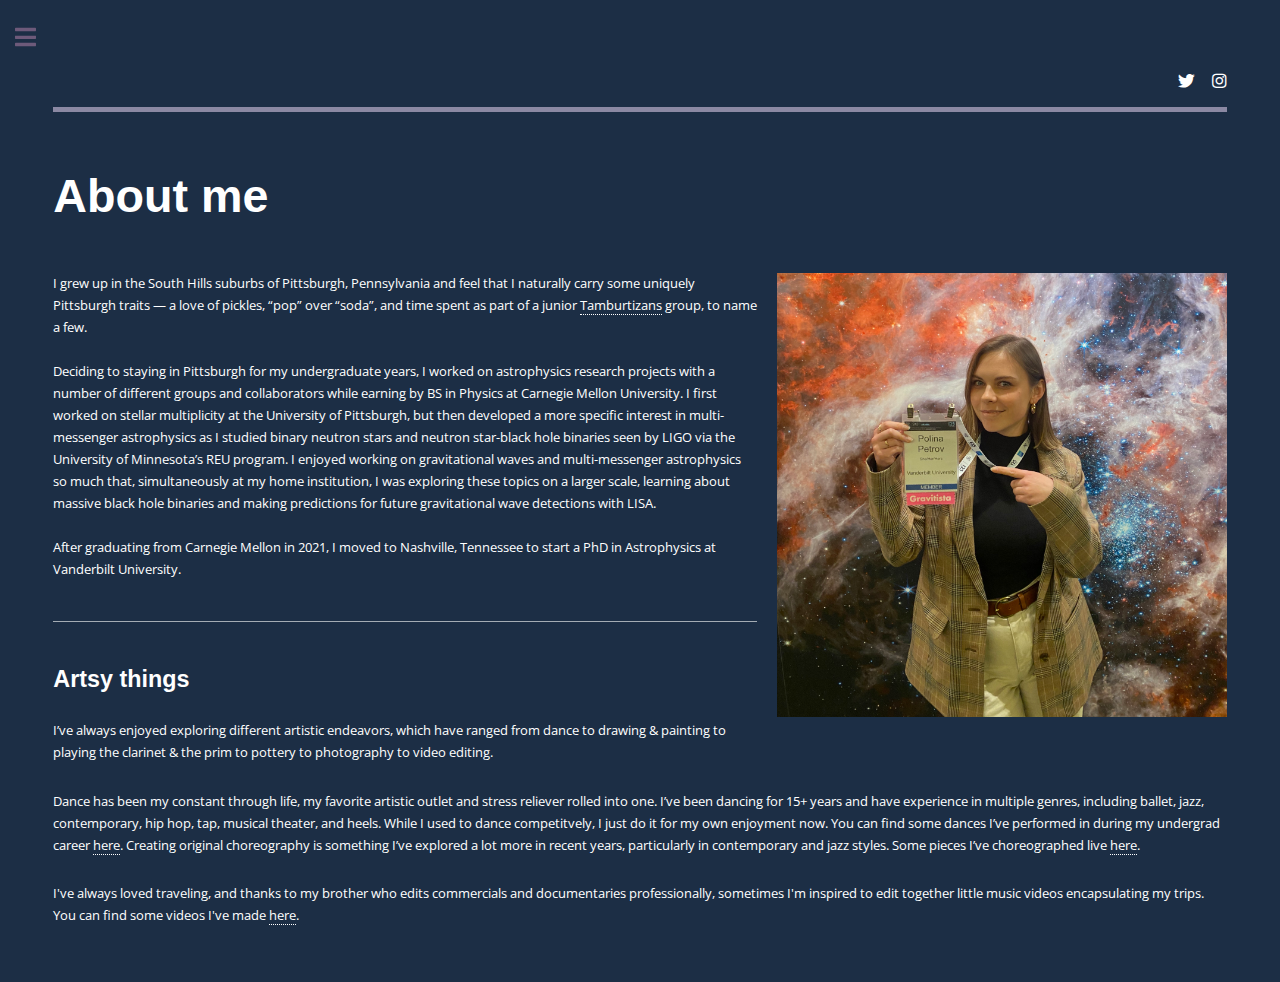
==== commit c496b860: "add images and small blurbs" ====
--- a/about.html
+++ b/about.html
@@ -24,8 +24,8 @@
 								<header id="header">
 									<a href="index.html" class="logo"></a>
 									<ul class="icons">
-										<li><a href="https://twitter.com/polina_petrov?lang=en" class="icon brands fa-twitter"><span class="label">Twitter</span></a></li>
-										<li><a href="https://www.instagram.com/polina.elizabeth/?hl=en" class="icon brands fa-instagram"><span class="label">Instagram</span></a></li>
+										<li><a href="https://twitter.com/polina_petrov?lang=en" class="icon brands fa-twitter" target="_blank"><span class="label">Twitter</span></a></li>
+										<li><a href="https://www.instagram.com/polina.elizabeth/?hl=en" class="icon brands fa-instagram" target="_blank"><span class="label">Instagram</span></a></li>
 									</ul>
 								</header>
 
@@ -35,19 +35,41 @@
 										<h1>About me</h1>
 									</header>
 
-									<p>I grew up in the South Hills suburbs of Pittsburgh, Pennsylvania and feel that
+									<p>
+									<img src="images/pfp5.JPG" alt="" style="width:40%;height:auto;float:right;padding: 0 0 1em 1.5em;top: 0.25em;">
+									I grew up in the South Hills suburbs of Pittsburgh, Pennsylvania and feel that
 									I naturally carry some uniquely Pittsburgh traits — a love of pickles, “pop” over
 									“soda”, and time spent as part of a junior
 									<a href="https://en.wikipedia.org/wiki/Tamburitzans" target="_blank">Tamburtizans</a> group, to
-									name a few.
-									I’ve always enjoyed exploring different artistic endeavors, which have ranged from
-									dance to drawing & painting to playing the clarinet & the prim to pottery to
-									photography to video editing. </p>
+									name a few. 
+									<br><br>
+									Deciding to staying in Pittsburgh for my undergraduate years, I worked on astrophysics research
+									projects with a number of different groups and collaborators while earning by BS in Physics at
+									Carnegie Mellon University. I first worked on stellar multiplicity at the University of Pittsburgh,
+									but then developed a more specific interest in multi-messenger astrophysics as I studied binary 
+									neutron stars and neutron star-black hole binaries seen by LIGO via the University of Minnesota’s 
+									REU program. I enjoyed working on gravitational waves and multi-messenger astrophysics so much that,
+									simultaneously at my home institution, I was exploring these topics on a larger scale, 
+									learning about massive black hole binaries and making predictions for future gravitational wave 
+									detections with LISA.
+									<br><br>
+									After graduating from Carnegie Mellon in 2021, I moved to Nashville, 
+									Tennessee to start a PhD in Astrophysics at Vanderbilt University. 
+									<!--[Insert short blurb about thesis work and point people to research page to read more about either 
+									my undergrad or grad work.]-->
+									</p>
 
 									<hr class="major" />
 
 									<h2>Artsy things</h2>
-									<p>Dance has been my constant through life, my favorite artistic outlet and stress
+									<p>
+									I’ve always enjoyed exploring different artistic endeavors, which have ranged from
+									dance to drawing & painting to playing the clarinet & the prim to pottery to
+									photography to video editing.
+									</p>
+										
+									<p>
+									Dance has been my constant through life, my favorite artistic outlet and stress
 									reliever rolled into one. I’ve been dancing for 15+ years and have experience in
 									multiple genres, including ballet, jazz, contemporary, hip hop, tap, musical
 									theater, and heels. While I used to dance competitvely, I just do it for my own
@@ -87,7 +109,7 @@
 									<ul>
 										<li><a href="index.html">Home</a></li>
 										<li><a href="about.html">About me</a></li>
-										<li><a href="#">Research</a></li>
+										<li><a href="research.html">Research</a></li>
 										<li><a href="outreach.html">Outreach</a></li>
 										<li><a href="cv.html">CV</a></li>
 										<li><a href="contact.html">Contact</a></li>
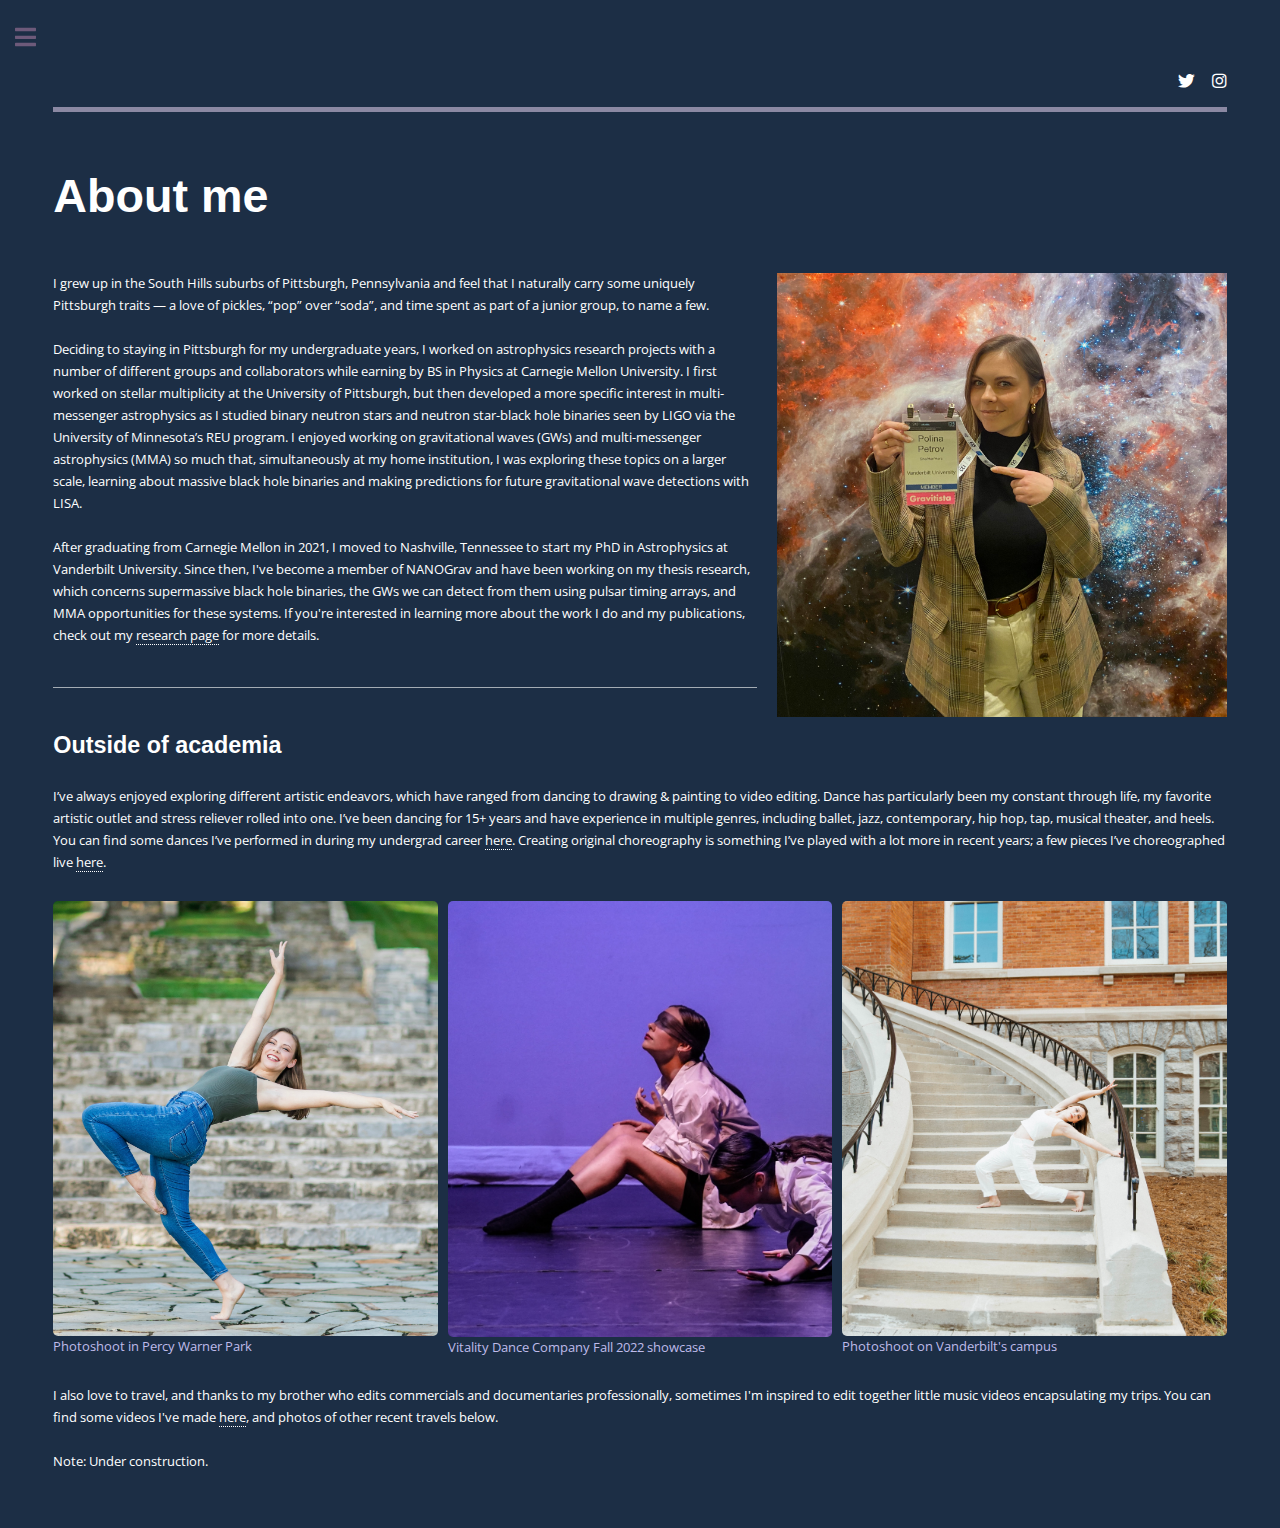
==== commit e1276d09: "about me text and photos" ====
--- a/about.html
+++ b/about.html
@@ -39,51 +39,57 @@
 									<img src="images/pfp5.JPG" alt="" style="width:40%;height:auto;float:right;padding: 0 0 1em 1.5em;top: 0.25em;">
 									I grew up in the South Hills suburbs of Pittsburgh, Pennsylvania and feel that
 									I naturally carry some uniquely Pittsburgh traits — a love of pickles, “pop” over
-									“soda”, and time spent as part of a junior
-									<a href="https://en.wikipedia.org/wiki/Tamburitzans" target="_blank">Tamburtizans</a> group, to
-									name a few. 
+									“soda”, and time spent as part of a junior group, to name a few. 
 									<br><br>
 									Deciding to staying in Pittsburgh for my undergraduate years, I worked on astrophysics research
 									projects with a number of different groups and collaborators while earning by BS in Physics at
 									Carnegie Mellon University. I first worked on stellar multiplicity at the University of Pittsburgh,
 									but then developed a more specific interest in multi-messenger astrophysics as I studied binary 
 									neutron stars and neutron star-black hole binaries seen by LIGO via the University of Minnesota’s 
-									REU program. I enjoyed working on gravitational waves and multi-messenger astrophysics so much that,
-									simultaneously at my home institution, I was exploring these topics on a larger scale, 
+									REU program. I enjoyed working on gravitational waves (GWs) and multi-messenger astrophysics (MMA) 
+									so much that, simultaneously at my home institution, I was exploring these topics on a larger scale, 
 									learning about massive black hole binaries and making predictions for future gravitational wave 
 									detections with LISA.
 									<br><br>
-									After graduating from Carnegie Mellon in 2021, I moved to Nashville, 
-									Tennessee to start a PhD in Astrophysics at Vanderbilt University. 
-									<!--[Insert short blurb about thesis work and point people to research page to read more about either 
-									my undergrad or grad work.]-->
+									After graduating from Carnegie Mellon in 2021, I moved to Nashville, Tennessee to start my PhD in 
+									Astrophysics at Vanderbilt University. Since then, I've become a member of NANOGrav and have been
+									working on my thesis research, which concerns supermassive black hole binaries, the GWs we can 
+									detect from them using pulsar timing arrays, and MMA opportunities for these systems. If you're 
+									interested in learning more about the work I do and my publications, check out my 
+									<a href="research.html">research page</a>
+									for more details.
 									</p>
 
 									<hr class="major" />
 
-									<h2>Artsy things</h2>
+									<h2>Outside of academia</h2>
 									<p>
 									I’ve always enjoyed exploring different artistic endeavors, which have ranged from
-									dance to drawing & painting to playing the clarinet & the prim to pottery to
-									photography to video editing.
-									</p>
-										
-									<p>
-									Dance has been my constant through life, my favorite artistic outlet and stress
+									dancing to drawing & painting to video editing. Dance has particularly been my 
+									constant through life, my favorite artistic outlet and stress
 									reliever rolled into one. I’ve been dancing for 15+ years and have experience in
 									multiple genres, including ballet, jazz, contemporary, hip hop, tap, musical
-									theater, and heels. While I used to dance competitvely, I just do it for my own
-									enjoyment now.
+									theater, and heels.
 									You can find some dances I’ve performed in during my undergrad career
 									<a href="https://www.youtube.com/playlist?list=PLWLdRantolQSZvWUhlDLH2bawK6nply_P" target="_blank">here</a>.
-									Creating original choreography is something I’ve explored a lot more in recent 
-									years, particularly in contemporary and jazz styles. Some pieces I’ve choreographed 
+									Creating original choreography is something I’ve played with a lot more in recent 
+									years; a few pieces I’ve choreographed 
 									live <a href="https://www.youtube.com/playlist?list=PLWLdRantolQSqomtj-5y24TAars2RKxrU" target="_blank">here</a>.</p>
-									
-									<p>I've always loved traveling, and thanks to my brother who edits commercials and
+									<div class="box alt">
+										<div class="row gtr-50 gtr-uniform">
+											<div class="col-4"><span class="image fit"><img src="images/dance_pic1.jpg" alt="" /><figcaption style="color: #bfbbea;">Photoshoot in Percy Warner Park</figcaption></span></div>
+											<div class="col-4"><span class="image fit"><img src="images/dance_pic4.JPEG" alt="" /><figcaption style="color: #bfbbea;">Vitality Dance Company Fall 2022 showcase</figcaption></span></div>
+											<div class="col-4"><span class="image fit"><img src="images/dance_pic5.JPG" alt="" /><figcaption style="color: #bfbbea;">Photoshoot on Vanderbilt's campus</figcaption></span></div>
+										</div>
+									</div>
+									<p>I also love to travel, and thanks to my brother who edits commercials and
 									documentaries professionally, sometimes I'm inspired to edit together little music
 									videos encapsulating my trips. You can find some videos I've made
-									<a href="https://www.youtube.com/playlist?list=PLWLdRantolQTsPd8YLTBS4ETyPqxSuqa0" target="_blank">here</a>.</p>
+									<a href="https://www.youtube.com/playlist?list=PLWLdRantolQTsPd8YLTBS4ETyPqxSuqa0" target="_blank">here</a>,
+									and photos of other recent travels below.
+									<br><br>
+									Note: Under construction.
+									</p>
 
 								</section>
 
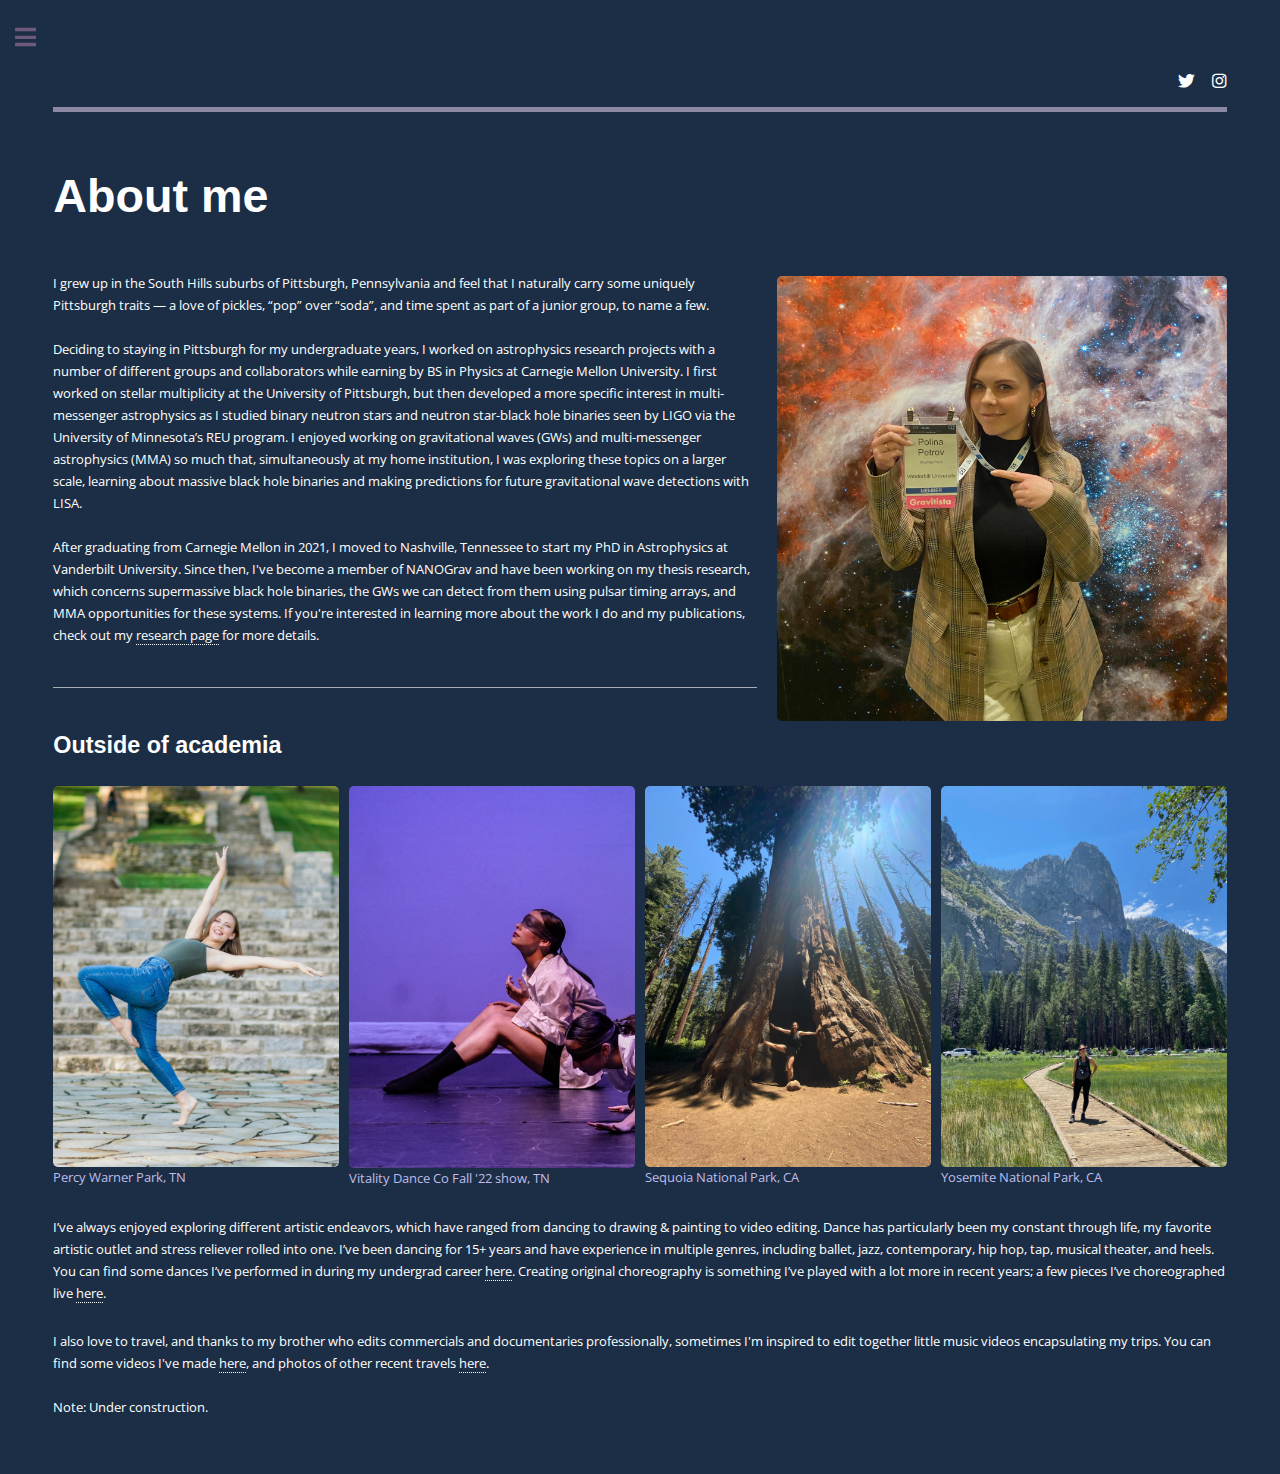
==== commit 516830d3: "about me photo changes" ====
--- a/about.html
+++ b/about.html
@@ -36,7 +36,7 @@
 									</header>
 
 									<p>
-									<img src="images/pfp5.JPG" alt="" style="width:40%;height:auto;float:right;padding: 0 0 1em 1.5em;top: 0.25em;">
+									<span class="image right"><img src="images/pfp5.JPG" alt="" /></span>
 									I grew up in the South Hills suburbs of Pittsburgh, Pennsylvania and feel that
 									I naturally carry some uniquely Pittsburgh traits — a love of pickles, “pop” over
 									“soda”, and time spent as part of a junior group, to name a few. 
@@ -63,6 +63,14 @@
 									<hr class="major" />
 
 									<h2>Outside of academia</h2>
+									<div class="box alt">
+										<div class="row gtr-50 gtr-uniform">
+											<div class="col-3"><span class="image fit"><img src="images/dance_pic1.jpg" alt="" /><figcaption style="color: #bfbbea;">Percy Warner Park, TN</figcaption></span></div>
+											<div class="col-3"><span class="image fit"><img src="images/dance_pic4.JPEG" alt="" /><figcaption style="color: #bfbbea;">Vitality Dance Co Fall '22 show, TN</figcaption></span></div>
+											<div class="col-3"><span class="image fit"><img src="images/sequoia.JPG" alt="" /><figcaption style="color: #bfbbea;">Sequoia National Park, CA</figcaption></span></div>
+											<div class="col-3"><span class="image fit"><img src="images/yosemite.JPG" alt="" /><figcaption style="color: #bfbbea;">Yosemite National Park, CA</figcaption></span></div>
+										</div>
+									</div>
 									<p>
 									I’ve always enjoyed exploring different artistic endeavors, which have ranged from
 									dancing to drawing & painting to video editing. Dance has particularly been my 
@@ -75,18 +83,13 @@
 									Creating original choreography is something I’ve played with a lot more in recent 
 									years; a few pieces I’ve choreographed 
 									live <a href="https://www.youtube.com/playlist?list=PLWLdRantolQSqomtj-5y24TAars2RKxrU" target="_blank">here</a>.</p>
-									<div class="box alt">
-										<div class="row gtr-50 gtr-uniform">
-											<div class="col-4"><span class="image fit"><img src="images/dance_pic1.jpg" alt="" /><figcaption style="color: #bfbbea;">Photoshoot in Percy Warner Park</figcaption></span></div>
-											<div class="col-4"><span class="image fit"><img src="images/dance_pic4.JPEG" alt="" /><figcaption style="color: #bfbbea;">Vitality Dance Company Fall 2022 showcase</figcaption></span></div>
-											<div class="col-4"><span class="image fit"><img src="images/dance_pic5.JPG" alt="" /><figcaption style="color: #bfbbea;">Photoshoot on Vanderbilt's campus</figcaption></span></div>
-										</div>
-									</div>
 									<p>I also love to travel, and thanks to my brother who edits commercials and
 									documentaries professionally, sometimes I'm inspired to edit together little music
 									videos encapsulating my trips. You can find some videos I've made
 									<a href="https://www.youtube.com/playlist?list=PLWLdRantolQTsPd8YLTBS4ETyPqxSuqa0" target="_blank">here</a>,
-									and photos of other recent travels below.
+									and photos of other recent travels 
+									<a href="" >here</a>.
+									<!--Note: needs link to page with travel photos.-->
 									<br><br>
 									Note: Under construction.
 									</p>
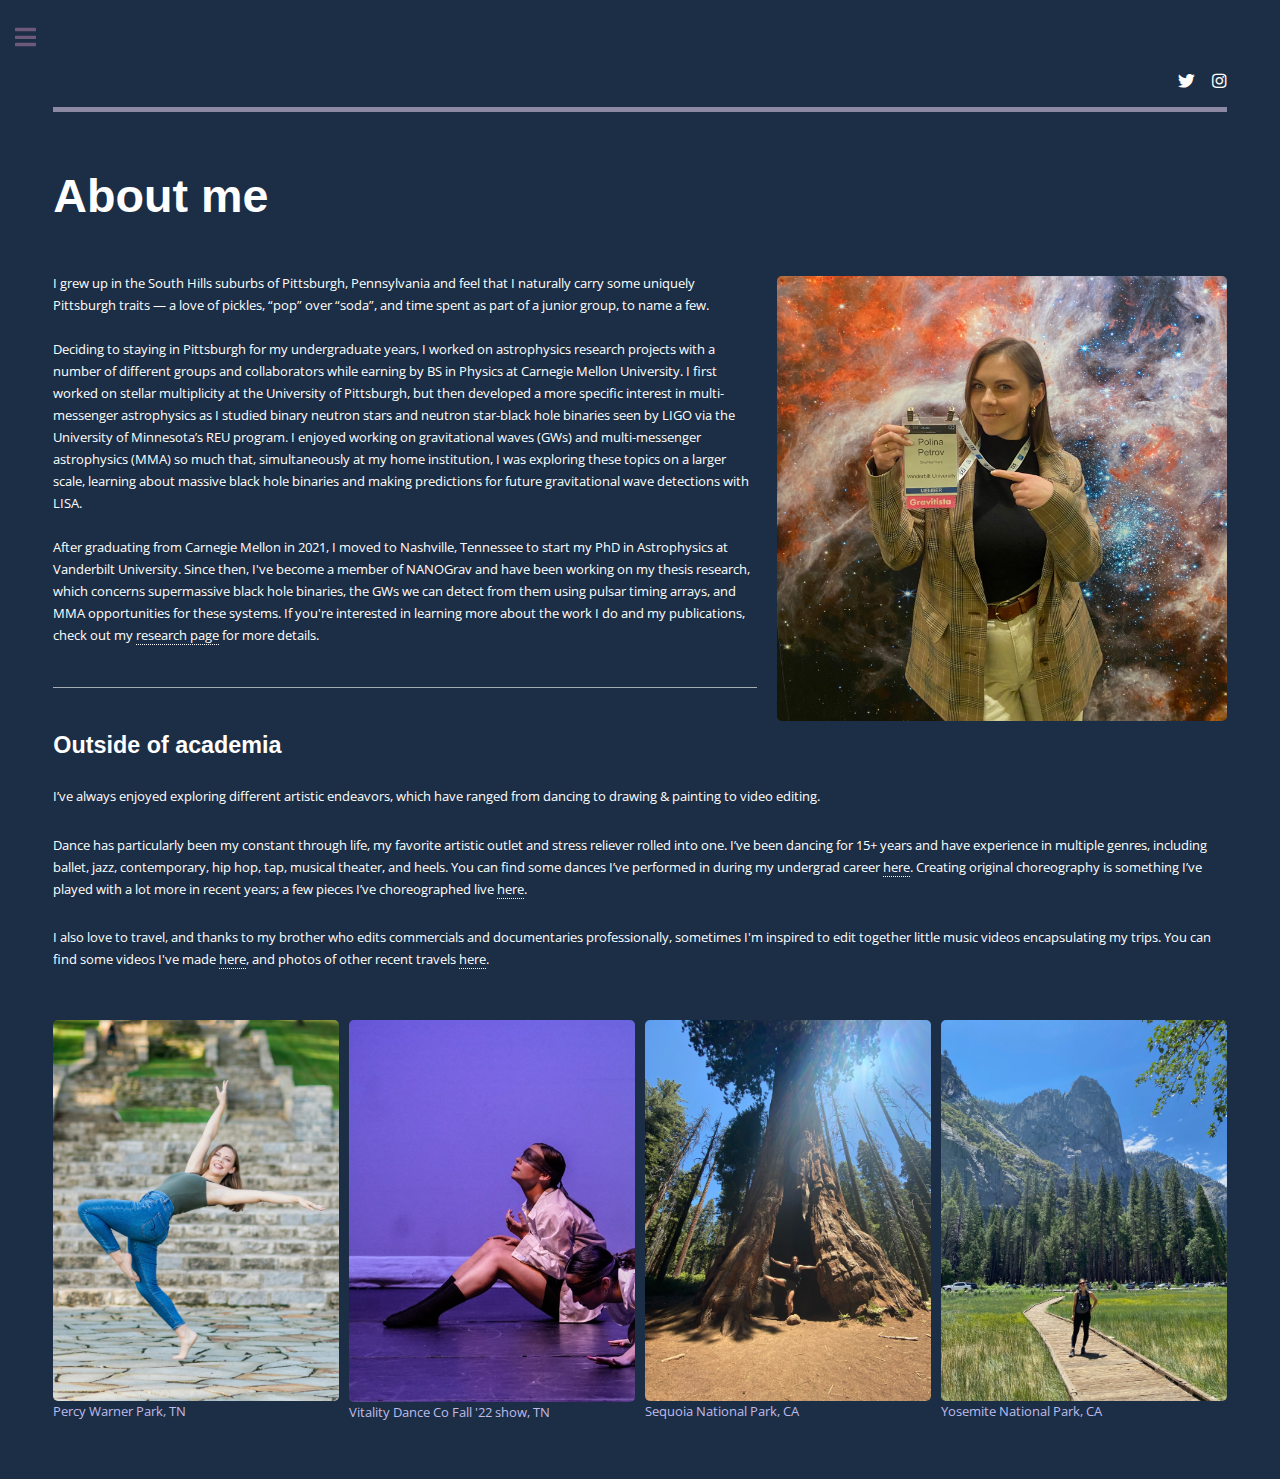
==== commit 612b9048: "minor rearranging" ====
--- a/about.html
+++ b/about.html
@@ -63,17 +63,12 @@
 									<hr class="major" />
 
 									<h2>Outside of academia</h2>
-									<div class="box alt">
-										<div class="row gtr-50 gtr-uniform">
-											<div class="col-3"><span class="image fit"><img src="images/dance_pic1.jpg" alt="" /><figcaption style="color: #bfbbea;">Percy Warner Park, TN</figcaption></span></div>
-											<div class="col-3"><span class="image fit"><img src="images/dance_pic4.JPEG" alt="" /><figcaption style="color: #bfbbea;">Vitality Dance Co Fall '22 show, TN</figcaption></span></div>
-											<div class="col-3"><span class="image fit"><img src="images/sequoia.JPG" alt="" /><figcaption style="color: #bfbbea;">Sequoia National Park, CA</figcaption></span></div>
-											<div class="col-3"><span class="image fit"><img src="images/yosemite.JPG" alt="" /><figcaption style="color: #bfbbea;">Yosemite National Park, CA</figcaption></span></div>
-										</div>
-									</div>
 									<p>
 									I’ve always enjoyed exploring different artistic endeavors, which have ranged from
-									dancing to drawing & painting to video editing. Dance has particularly been my 
+									dancing to drawing & painting to video editing. 
+									</p>
+									<p>
+									Dance has particularly been my 
 									constant through life, my favorite artistic outlet and stress
 									reliever rolled into one. I’ve been dancing for 15+ years and have experience in
 									multiple genres, including ballet, jazz, contemporary, hip hop, tap, musical
@@ -91,8 +86,15 @@
 									<a href="" >here</a>.
 									<!--Note: needs link to page with travel photos.-->
 									<br><br>
-									Note: Under construction.
 									</p>
+									<div class="box alt">
+										<div class="row gtr-50 gtr-uniform">
+											<div class="col-3"><span class="image fit"><img src="images/dance_pic1.jpg" alt="" /><figcaption style="color: #bfbbea;">Percy Warner Park, TN</figcaption></span></div>
+											<div class="col-3"><span class="image fit"><img src="images/dance_pic4.JPEG" alt="" /><figcaption style="color: #bfbbea;">Vitality Dance Co Fall '22 show, TN</figcaption></span></div>
+											<div class="col-3"><span class="image fit"><img src="images/sequoia.JPG" alt="" /><figcaption style="color: #bfbbea;">Sequoia National Park, CA</figcaption></span></div>
+											<div class="col-3"><span class="image fit"><img src="images/yosemite.JPG" alt="" /><figcaption style="color: #bfbbea;">Yosemite National Park, CA</figcaption></span></div>
+										</div>
+									</div>
 
 								</section>
 
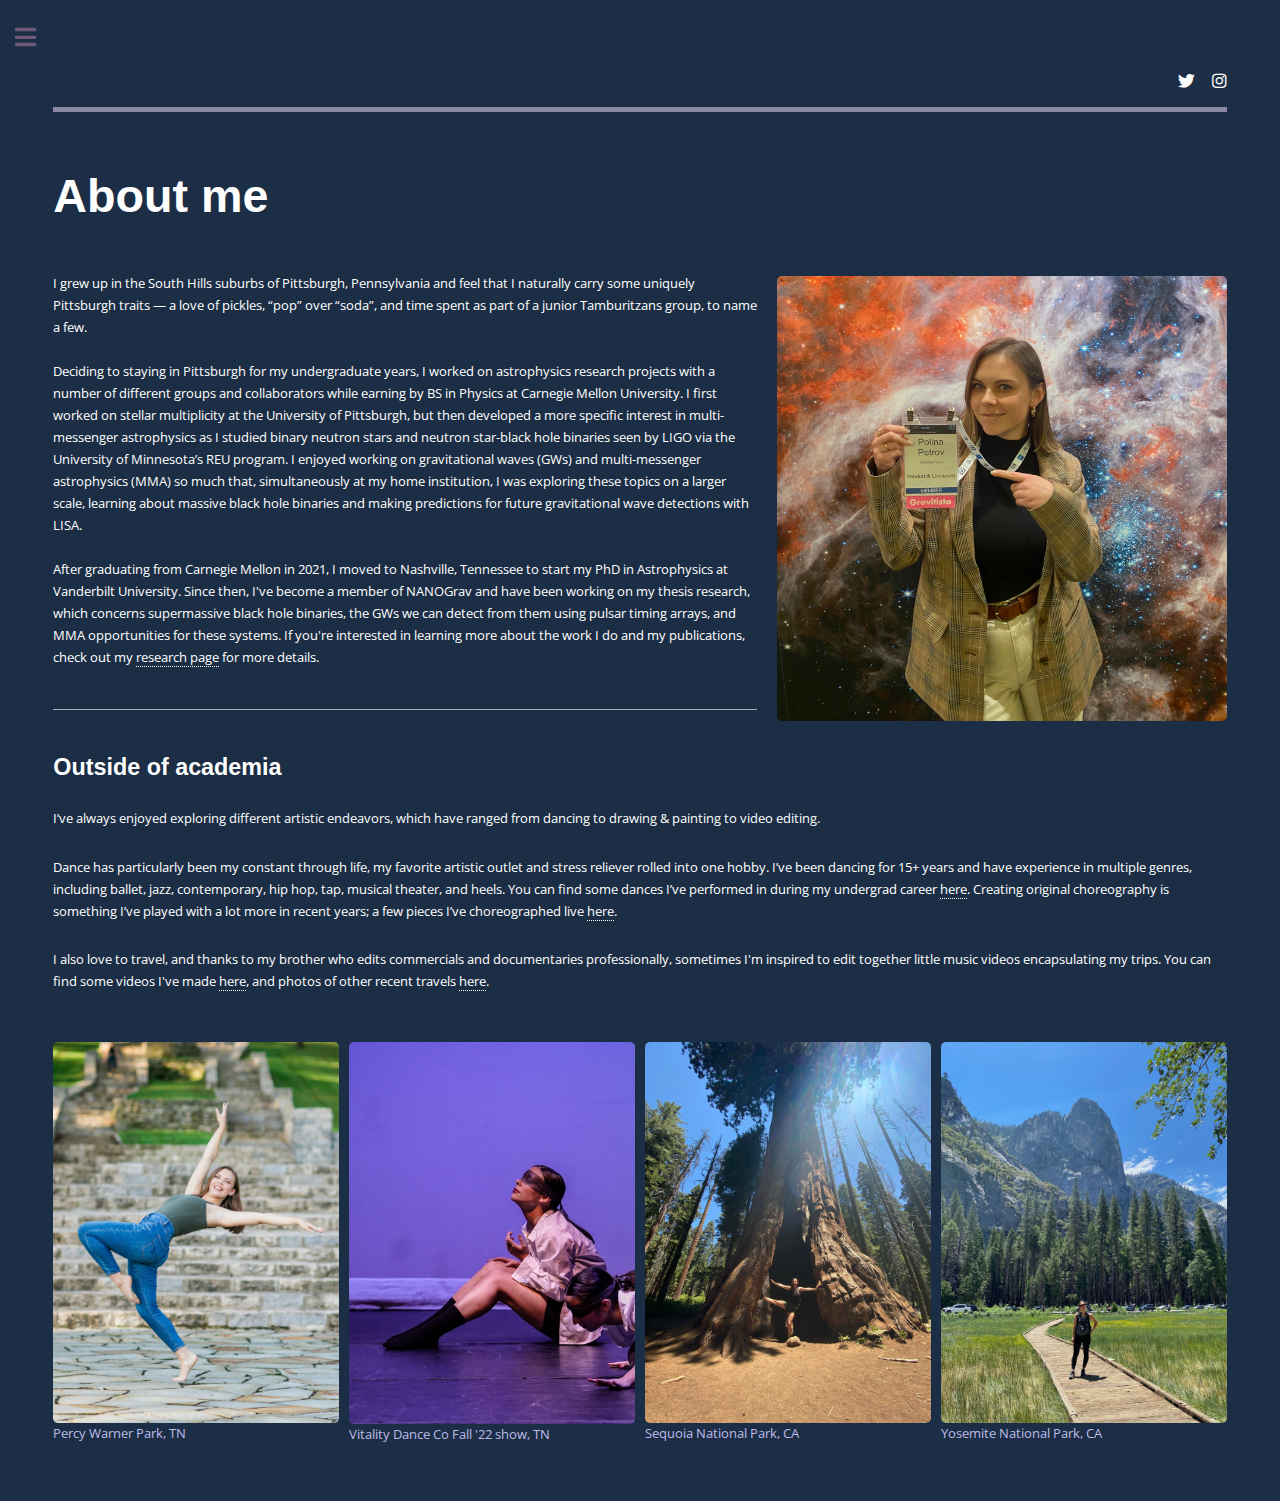
==== commit aab414b6: "research blurbs and photos and minor changes" ====
--- a/about.html
+++ b/about.html
@@ -39,7 +39,7 @@
 									<span class="image right"><img src="images/pfp5.JPG" alt="" /></span>
 									I grew up in the South Hills suburbs of Pittsburgh, Pennsylvania and feel that
 									I naturally carry some uniquely Pittsburgh traits — a love of pickles, “pop” over
-									“soda”, and time spent as part of a junior group, to name a few. 
+									“soda”, and time spent as part of a junior Tamburitzans group, to name a few. 
 									<br><br>
 									Deciding to staying in Pittsburgh for my undergraduate years, I worked on astrophysics research
 									projects with a number of different groups and collaborators while earning by BS in Physics at
@@ -70,7 +70,7 @@
 									<p>
 									Dance has particularly been my 
 									constant through life, my favorite artistic outlet and stress
-									reliever rolled into one. I’ve been dancing for 15+ years and have experience in
+									reliever rolled into one hobby. I’ve been dancing for 15+ years and have experience in
 									multiple genres, including ballet, jazz, contemporary, hip hop, tap, musical
 									theater, and heels.
 									You can find some dances I’ve performed in during my undergrad career
